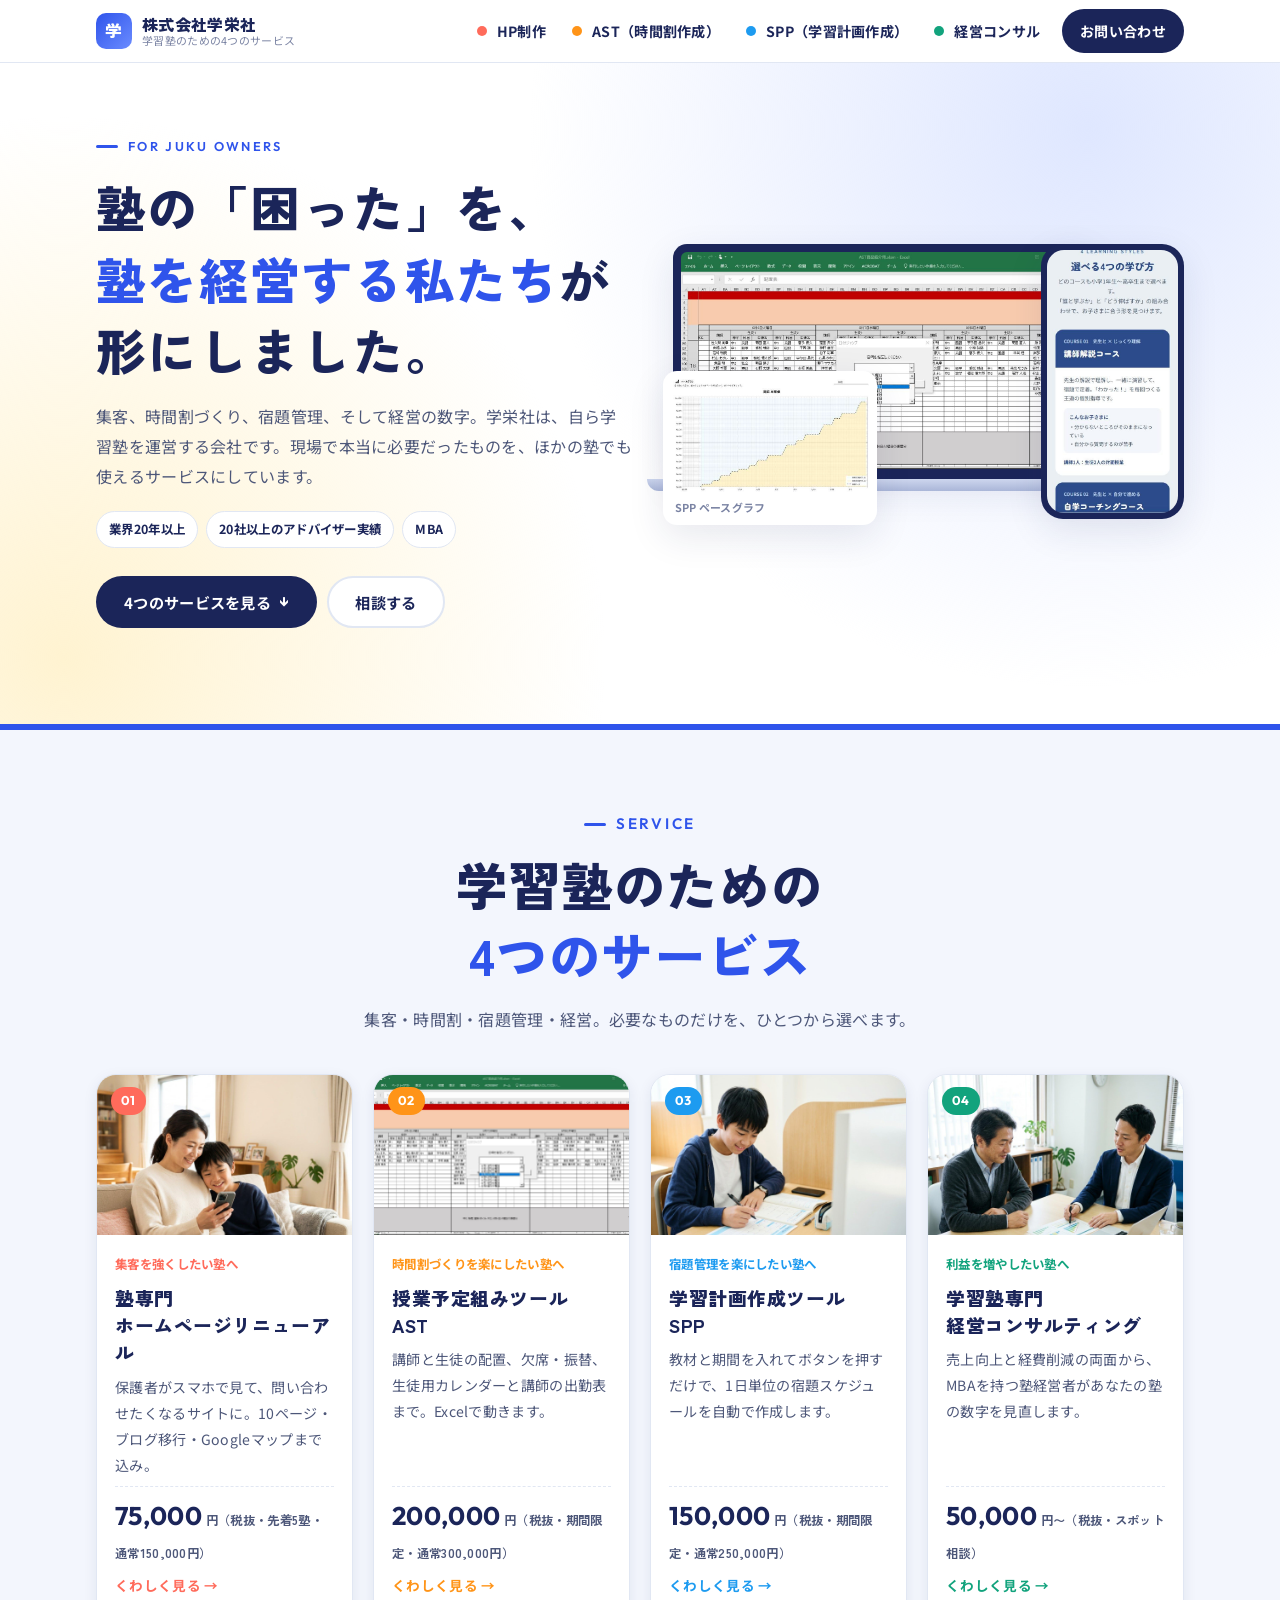
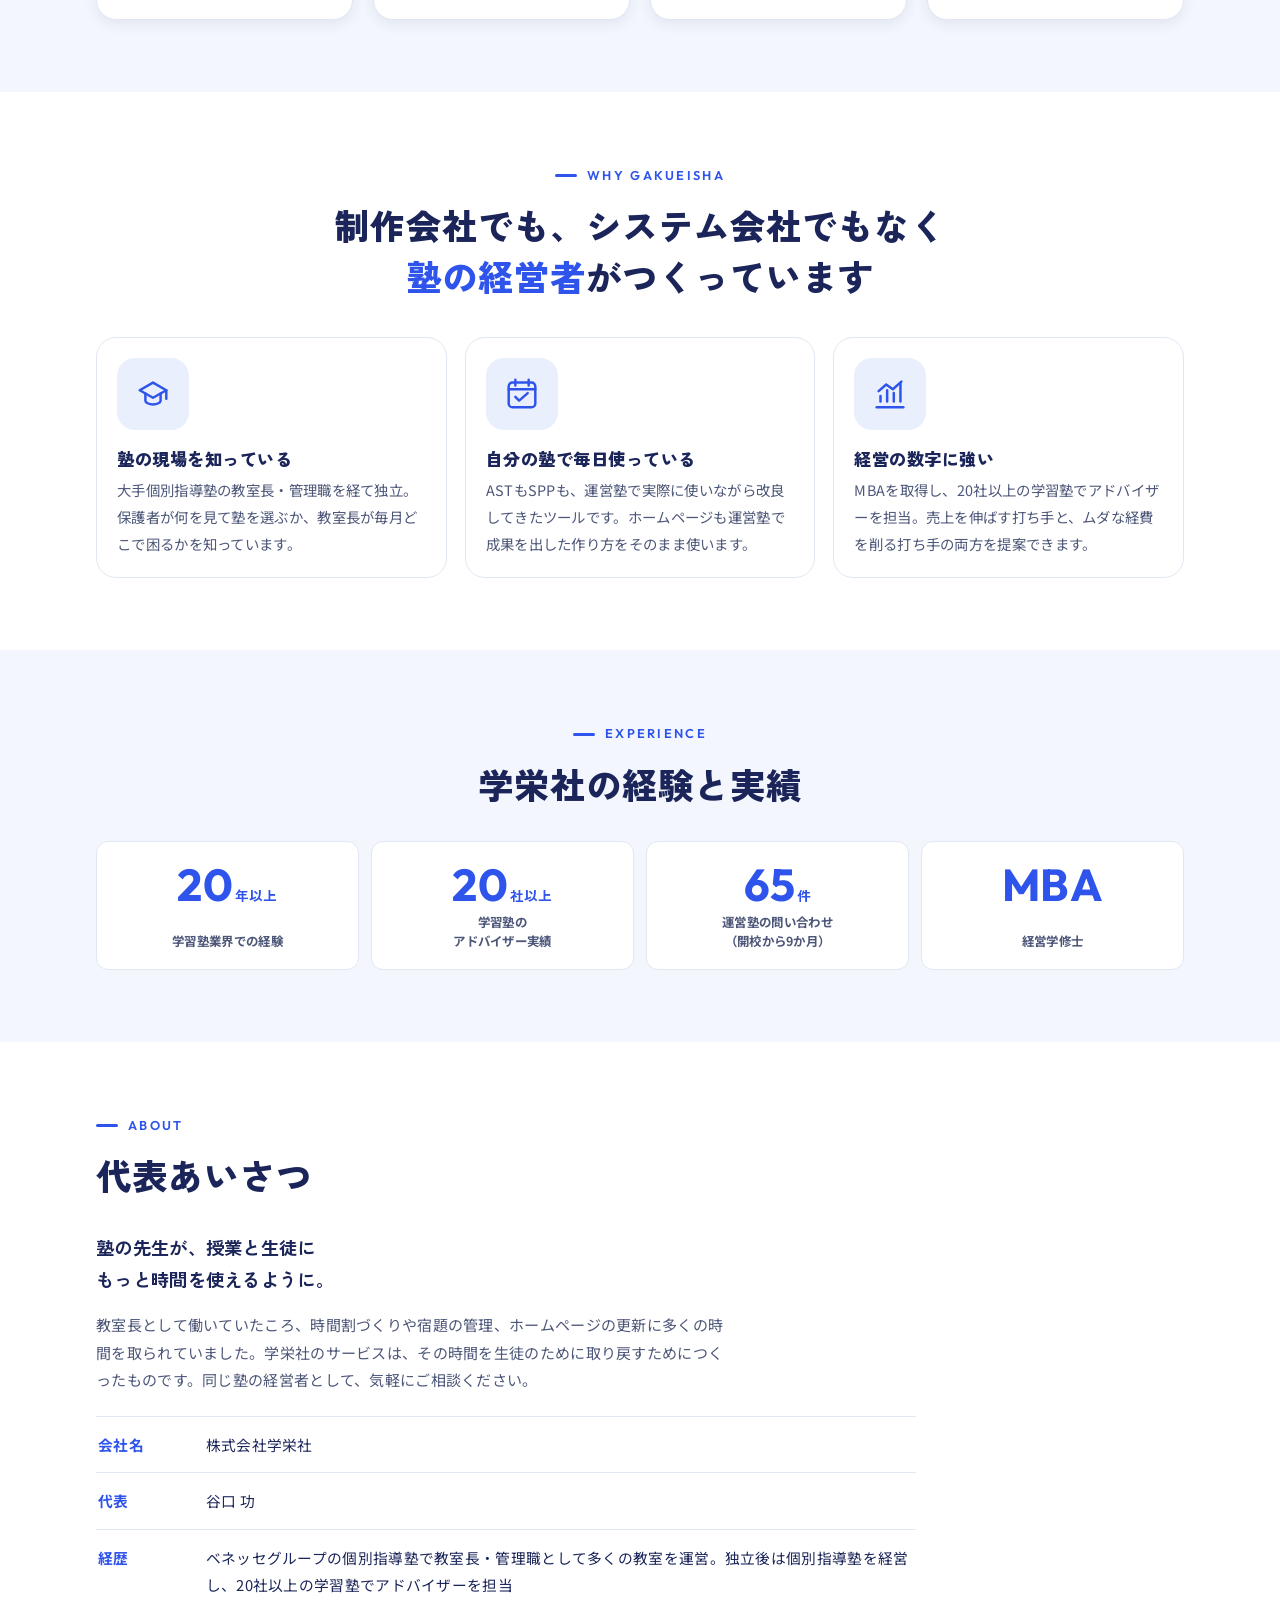
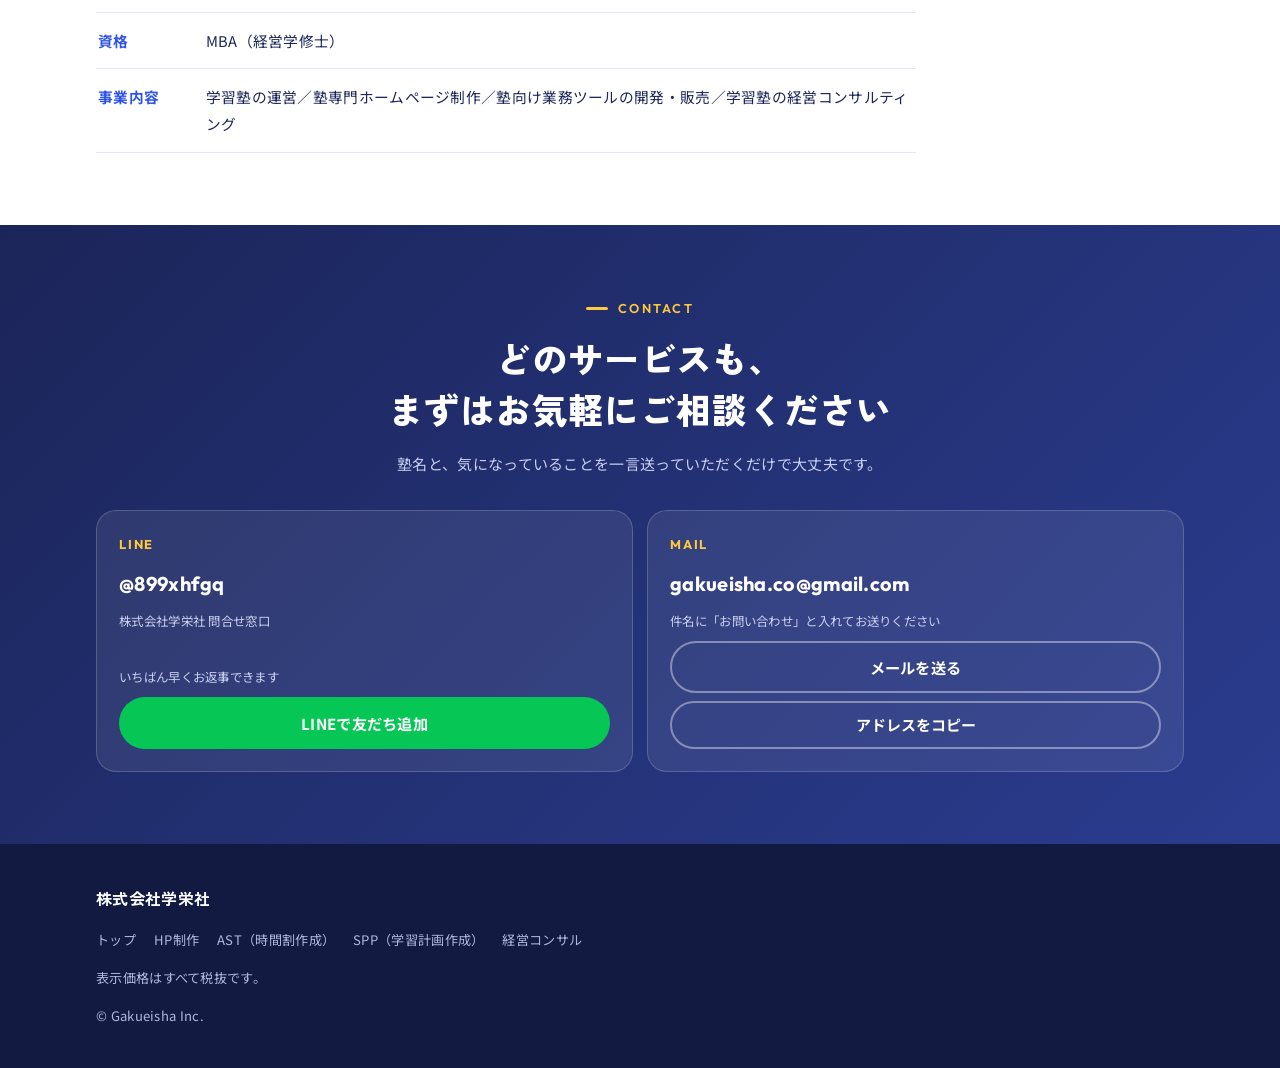
==== index.html @ d19a025d "学栄社サイト 初回公開 Co-Authored-By: Claude Opus 5.5 <noreply@anthropic.com> Claude-Session: https://claude.a" ====
<!doctype html>
<html lang="ja">
<head>
<meta charset="utf-8">
<meta name="viewport" content="width=device-width, initial-scale=1, viewport-fit=cover">
<title>株式会社学栄社</title>
<meta name="description" content="学習塾のための4つのサービス。塾専門ホームページリニューアル、授業予定組みツールAST、学習計画作成ツールSPP、学習塾専門の経営コンサルティング。">
<link rel="preconnect" href="https://fonts.googleapis.com"><link rel="preconnect" href="https://fonts.gstatic.com" crossorigin>
<link rel="stylesheet" href="https://fonts.googleapis.com/css2?family=Zen+Kaku+Gothic+New:wght@500;700;900&family=Noto+Sans+JP:wght@400;500;700&family=Outfit:wght@500;600;700;800&display=swap">
<link rel="stylesheet" href="site.css">
</head>
<body data-page="top">
<div id="hd"></div>

<section class="t-hero">
  <div class="wrap grid">
    <div>
      <p class="eyebrow">For Juku Owners</p>
      <h1>塾の「困った」を、<br><span class="c">塾を経営する私たち</span>が<br>形にしました。</h1>
      <p class="lead">集客、時間割づくり、宿題管理、そして経営の数字。学栄社は、自ら学習塾を運営する会社です。現場で本当に必要だったものを、ほかの塾でも使えるサービスにしています。</p>
      <div class="chips"><span>業界20年以上</span><span>20社以上のアドバイザー実績</span><span>MBA</span></div>
      <div class="btns"><a class="btn btn-ink" href="#service">4つのサービスを見る <span class="arw">↓</span></a><a class="btn btn-ghost" href="#contact">相談する</a></div>
    </div>
    <div class="collage rv">
      <div class="laptop"><img src="img/ast-timetable.jpg" alt="授業予定組みツールASTの配置表画面" width="1200" height="641"></div>
      <div class="phone"><img src="img/case-course.jpg" alt="制作したホームページのスマホ表示" width="399" height="800"></div>
      <div class="float"><img src="img/spp-graph.jpg" alt="SPPのペースグラフ" width="675" height="389"><p>SPP ペースグラフ</p></div>
    </div>
  </div>
</section>

<section id="service" class="bg-soft">
  <div class="wrap">
    <div class="center svc-head"><p class="eyebrow">Service</p><h2 class="h2 big">学習塾のための<br><em>4つのサービス</em></h2>
    <p class="lead">集客・時間割・宿題管理・経営。必要なものだけを、ひとつから選べます。</p></div>
    <div class="svc">
      <a class="s-hp rv" href="hp.html">
        <div class="thumb"><span class="no">01</span><img src="img/p01.jpg" alt="スマホで塾のホームページを見る保護者" width="800" height="600"></div>
        <div class="body"><p class="for">集客を強くしたい塾へ</p><h3>塾専門<br>ホームページリニューアル</h3><p class="desc">保護者がスマホで見て、問い合わせたくなるサイトに。10ページ・ブログ移行・Googleマップまで込み。</p><p class="meta">75,000<small>円（税抜・先着5塾・通常150,000円）</small></p><span class="go">くわしく見る →</span></div>
      </a>
      <a class="s-ast rv" href="ast.html">
        <div class="thumb"><span class="no">02</span><img src="img/ast-timetable.jpg" alt="ASTの配置表画面" width="1200" height="641"></div>
        <div class="body"><p class="for">時間割づくりを楽にしたい塾へ</p><h3>授業予定組みツール<br>AST</h3><p class="desc">講師と生徒の配置、欠席・振替、生徒用カレンダーと講師の出勤表まで。Excelで動きます。</p><p class="meta">200,000<small>円（税抜・期間限定・通常300,000円）</small></p><span class="go">くわしく見る →</span></div>
      </a>
      <a class="s-spp rv" href="spp.html">
        <div class="thumb"><span class="no">03</span><img src="img/p07.jpg" alt="学習計画表を見ながら自習する中学生" width="900" height="649"></div>
        <div class="body"><p class="for">宿題管理を楽にしたい塾へ</p><h3>学習計画作成ツール<br>SPP</h3><p class="desc">教材と期間を入れてボタンを押すだけで、1日単位の宿題スケジュールを自動で作成します。</p><p class="meta">150,000<small>円（税抜・期間限定・通常250,000円）</small></p><span class="go">くわしく見る →</span></div>
      </a>
      <a class="s-con rv" href="consult.html">
        <div class="thumb"><span class="no">04</span><img src="img/p06.jpg" alt="グラフを見ながら打ち合わせをする2人" width="800" height="600"></div>
        <div class="body"><p class="for">利益を増やしたい塾へ</p><h3>学習塾専門<br>経営コンサルティング</h3><p class="desc">売上向上と経費削減の両面から、MBAを持つ塾経営者があなたの塾の数字を見直します。</p><p class="meta">50,000<small>円〜（税抜・スポット相談）</small></p><span class="go">くわしく見る →</span></div>
      </a>
    </div>
  </div>
</section>

<section>
  <div class="wrap">
    <div class="center"><p class="eyebrow">Why Gakueisha</p><h2 class="h2">制作会社でも、システム会社でもなく<br><em>塾の経営者</em>がつくっています</h2></div>
    <div class="why">
      <article class="rv"><div class="ic"><svg viewBox="0 0 40 40" fill="none" stroke="#2f54eb" stroke-width="2.6" stroke-linecap="round" stroke-linejoin="round"><path d="M6 16l14-8 14 8-14 8z"/><path d="M12 19.5V27c0 2 3.6 4 8 4s8-2 8-4v-7.5"/><path d="M34 16v9"/></svg></div>
        <div><h3>塾の現場を知っている</h3><p>大手個別指導塾の教室長・管理職を経て独立。保護者が何を見て塾を選ぶか、教室長が毎月どこで困るかを知っています。</p></div></article>
      <article class="rv"><div class="ic"><svg viewBox="0 0 40 40" fill="none" stroke="#2f54eb" stroke-width="2.6" stroke-linecap="round" stroke-linejoin="round"><rect x="6" y="8" width="28" height="26" rx="4"/><path d="M6 15h28M13 5v6M27 5v6"/><path d="M13 23l4 4 9-8"/></svg></div>
        <div><h3>自分の塾で毎日使っている</h3><p>ASTもSPPも、運営塾で実際に使いながら改良してきたツールです。ホームページも運営塾で成果を出した作り方をそのまま使います。</p></div></article>
      <article class="rv"><div class="ic"><svg viewBox="0 0 40 40" fill="none" stroke="#2f54eb" stroke-width="2.6" stroke-linecap="round" stroke-linejoin="round"><path d="M6 34h28"/><path d="M10 28v-6M17 28V16M24 28v-9M31 28V9"/><path d="M8 17l8-7 7 5 9-8"/></svg></div>
        <div><h3>経営の数字に強い</h3><p>MBAを取得し、20社以上の学習塾でアドバイザーを担当。売上を伸ばす打ち手と、ムダな経費を削る打ち手の両方を提案できます。</p></div></article>
    </div>
  </div>
</section>

<section class="bg-soft">
  <div class="wrap">
    <div class="center"><p class="eyebrow">Experience</p><h2 class="h2">学栄社の経験と実績</h2></div>
    <div class="stats">
      <div class="rv"><b>20<small>年以上</small></b><span>学習塾業界での経験</span></div>
      <div class="rv"><b>20<small>社以上</small></b><span>学習塾の<br>アドバイザー実績</span></div>
      <div class="rv"><b>65<small>件</small></b><span>運営塾の問い合わせ<br>（開校から9か月）</span></div>
      <div class="rv"><b>MBA</b><span>経営学修士</span></div>
    </div>
  </div>
</section>

<section>
  <div class="wrap">
    <p class="eyebrow">About</p><h2 class="h2">代表あいさつ</h2>
    <div class="prof" style="grid-template-columns:1fr;max-width:820px">
      <div class="rv">
        <p style="font-family:var(--f-jp);font-weight:700;font-size:1.15rem;line-height:1.7">塾の先生が、授業と生徒に<br>もっと時間を使えるように。</p>
        <p class="lead">教室長として働いていたころ、時間割づくりや宿題の管理、ホームページの更新に多くの時間を取られていました。学栄社のサービスは、その時間を生徒のために取り戻すためにつくったものです。同じ塾の経営者として、気軽にご相談ください。</p>
        <div class="career" style="margin-top:22px">
          <div><span class="k">会社名</span><span>株式会社学栄社</span></div>
          <div><span class="k">代表</span><span>谷口 功</span></div>
          <div><span class="k">経歴</span><span>ベネッセグループの個別指導塾で教室長・管理職として多くの教室を運営。独立後は個別指導塾を経営し、20社以上の学習塾でアドバイザーを担当</span></div>
          <div><span class="k">資格</span><span>MBA（経営学修士）</span></div>
          <div><span class="k">事業内容</span><span>学習塾の運営／塾専門ホームページ制作／塾向け業務ツールの開発・販売／学習塾の経営コンサルティング</span></div>
        </div>
      </div>
    </div>
  </div>
</section>

<div id="ct" data-subject="お問い合わせ" data-title="どのサービスも、<br>まずはお気軽にご相談ください"></div>
<div id="ft"></div>
<script src="main.js"></script>
</body>
</html>
---- site.css ----
/* 株式会社学栄社 サイト共通スタイル（モバイルファースト） */
:root{
  --ink:#1b2559; --ink-soft:#4d5779; --muted:#7a83a3;
  --bg:#ffffff; --soft:#f3f6fd; --soft2:#e9effc; --line:#e1e7f3; --card:#ffffff;
  --brand:#2f54eb; --brand-d:#1d3bc0; --accent:#ffc93c;
  --hp:#ff6b5b; --hp-s:#fff0ed; --ast:#ff9418; --ast-s:#fff4e5; --spp:#1d9bf0; --spp-s:#e8f5ff; --con:#12a37d; --con-s:#e5f7f0;
  --c:var(--brand); --c-s:var(--soft2);
  --r:20px; --r-s:12px; --shadow:0 12px 36px rgba(27,37,89,.10); --shadow-s:0 4px 14px rgba(27,37,89,.08);
  --f-jp:"Zen Kaku Gothic New","Noto Sans JP",sans-serif; --f-body:"Noto Sans JP",sans-serif; --f-en:"Outfit","Zen Kaku Gothic New",sans-serif;
  color-scheme:light;
}
@media (prefers-color-scheme:dark){:root:not([data-theme="light"]){
  --ink:#e8ecfb; --ink-soft:#b9c1dc; --muted:#8d96b6; --bg:#0f1430; --soft:#161d40; --soft2:#1d2550; --line:#2a3360; --card:#182044;
  --hp-s:#3a1f24; --ast-s:#3a2a14; --spp-s:#13304a; --con-s:#123a30; color-scheme:dark}}
:root[data-theme="dark"]{--ink:#e8ecfb; --ink-soft:#b9c1dc; --muted:#8d96b6; --bg:#0f1430; --soft:#161d40; --soft2:#1d2550; --line:#2a3360; --card:#182044;
  --hp-s:#3a1f24; --ast-s:#3a2a14; --spp-s:#13304a; --con-s:#123a30; color-scheme:dark}

body.p-hp{--c:var(--hp);--c-s:var(--hp-s)} body.p-ast{--c:var(--ast);--c-s:var(--ast-s)}
body.p-spp{--c:var(--spp);--c-s:var(--spp-s)} body.p-con{--c:var(--con);--c-s:var(--con-s)}

*,*::before,*::after{box-sizing:border-box}
html{scroll-behavior:smooth;-webkit-text-size-adjust:100%}
body{margin:0;background:var(--bg);color:var(--ink);font-family:var(--f-body);font-size:15px;line-height:1.85;letter-spacing:.02em;overflow-x:hidden}
img{max-width:100%;height:auto;display:block}
a{color:inherit}
h1,h2,h3{font-family:var(--f-jp);font-weight:900;line-height:1.45;margin:0;letter-spacing:.03em}
p{margin:0}
.wrap{width:100%;max-width:1120px;margin:0 auto;padding:0 16px}
section{padding:72px 0}
.bg-soft{background:var(--soft)}
.bg-c{background:var(--c-s)}

/* 見出し */
.eyebrow{font-family:var(--f-en);font-weight:600;font-size:.8rem;letter-spacing:.18em;color:var(--c);text-transform:uppercase;display:flex;align-items:center;gap:10px;margin-bottom:12px}
.eyebrow::before{content:"";width:22px;height:3px;border-radius:2px;background:currentColor}
.h2{font-size:clamp(1.5rem,5.6vw,2.2rem)}
.h2 em{font-style:normal;color:var(--c)}
.lead{color:var(--ink-soft);margin-top:16px;max-width:42em}
.center{text-align:center}.center .eyebrow{justify-content:center}.center .lead{margin-left:auto;margin-right:auto}
.mark{background:linear-gradient(transparent 62%,rgba(255,201,60,.65) 62%)}

/* ヘッダー */
.top{position:sticky;top:0;z-index:50;background:color-mix(in srgb,var(--bg) 88%,transparent);backdrop-filter:blur(10px);-webkit-backdrop-filter:blur(10px);border-bottom:1px solid var(--line)}
.top .wrap{display:flex;align-items:center;justify-content:space-between;height:62px;gap:12px}
.logo{display:flex;align-items:center;gap:10px;text-decoration:none}
.logo .mk{width:36px;height:36px;border-radius:10px;background:linear-gradient(135deg,var(--brand),#6b8cff);color:#fff;display:grid;place-items:center;font-family:var(--f-jp);font-weight:900;font-size:1.05rem;flex:none}
.logo b{font-family:var(--f-jp);font-weight:900;font-size:1rem;line-height:1.2;display:block}
.logo small{display:block;font-size:.68rem;color:var(--muted);line-height:1.2}
.menu-btn{width:44px;height:44px;border:0;border-radius:12px;background:var(--soft2);color:var(--ink);display:grid;place-items:center;cursor:pointer}
.menu-btn span{display:block;width:18px;height:2px;background:currentColor;border-radius:2px;box-shadow:0 -6px 0 currentColor,0 6px 0 currentColor}
.gnav{position:fixed;inset:62px 0 auto 0;background:var(--bg);border-bottom:1px solid var(--line);padding:12px 16px 20px;display:none;flex-direction:column;gap:4px;box-shadow:var(--shadow)}
.gnav.open{display:flex}
.gnav a{text-decoration:none;font-weight:700;padding:12px 10px;border-radius:10px;display:flex;align-items:center;gap:10px}
.gnav a:hover{background:var(--soft)}
.gnav a i{width:10px;height:10px;border-radius:50%;flex:none}
.gnav .cta{background:var(--ink);color:var(--bg);justify-content:center;margin-top:8px}
@media (min-width:1180px){
  .menu-btn{display:none}
  .gnav{position:static;display:flex;flex-direction:row;align-items:center;padding:0;border:0;box-shadow:none;background:none;gap:2px}
  .gnav a{font-size:.88rem;padding:8px 12px}
  .gnav .cta{margin:0 0 0 8px;padding:9px 18px;border-radius:999px}
}

/* ボタン */
.btns{display:flex;flex-wrap:wrap;gap:10px;margin-top:28px}
.btn{display:inline-flex;align-items:center;justify-content:center;gap:8px;min-height:52px;padding:0 26px;border-radius:999px;font-weight:700;text-decoration:none;font-size:.95rem;border:2px solid transparent;transition:transform .15s,box-shadow .15s}
.btn:hover{transform:translateY(-2px);box-shadow:var(--shadow-s)}
.btn-main{background:var(--c);color:#fff}
.btn-ink{background:var(--ink);color:var(--bg)}
.btn-line{background:#06c755;color:#fff}
.btn-ghost{border-color:var(--line);background:var(--card);color:var(--ink)}
.btn .arw{font-family:var(--f-en)}

/* 写真差し替え予定の目印 */
.ph{position:relative;border-radius:var(--r);overflow:hidden;background:var(--soft2)}
.ph img{width:100%;height:100%;object-fit:cover}
.ph[data-ph]::after{content:"写真差し替え予定 " attr(data-ph);position:absolute;left:10px;top:10px;font-size:.66rem;font-weight:700;background:rgba(27,37,89,.82);color:#fff;padding:3px 9px;border-radius:999px;letter-spacing:.05em}

/* 端末モック */
.laptop{background:#1b2559;border-radius:14px 14px 4px 4px;padding:8px 8px 10px;position:relative;box-shadow:var(--shadow)}
.laptop img{border-radius:6px;width:100%}
.laptop::after{content:"";position:absolute;left:-6%;right:-6%;bottom:-12px;height:12px;background:linear-gradient(#cdd6ee,#aab6d8);border-radius:0 0 14px 14px}
.phone{background:#1b2559;border-radius:30px;padding:9px;box-shadow:var(--shadow);width:100%}
.phone img{border-radius:22px;width:100%;aspect-ratio:399/800;object-fit:cover;object-position:top}
.shot{background:var(--card);border:1px solid var(--line);border-radius:var(--r-s);padding:8px;box-shadow:var(--shadow-s)}
.shot img{border-radius:8px;width:100%}
.shot figcaption{font-size:.75rem;color:var(--muted);padding:8px 4px 2px}
figure{margin:0}

/* ===== トップ ===== */
.t-hero{position:relative;padding:44px 0 64px;overflow:hidden;background:radial-gradient(circle at 85% 10%,#dfe7ff 0,transparent 45%),radial-gradient(circle at 5% 90%,#fff3d1 0,transparent 40%),var(--bg)}
.t-hero .grid{display:grid;gap:40px;align-items:center}
.t-hero h1{font-size:clamp(1.85rem,8vw,3.1rem)}
.t-hero h1 .c{color:var(--brand)}
.t-hero .lead{font-size:1rem}
.chips{display:flex;flex-wrap:wrap;gap:8px;margin-top:20px}
.chips span{font-size:.78rem;font-weight:700;padding:6px 12px;border-radius:999px;background:var(--card);border:1px solid var(--line)}
.collage{position:relative;padding:0 6% 40px 0}
.collage .laptop{width:88%}
.collage .phone{position:absolute;right:0;bottom:0;width:28%;border-radius:22px;padding:6px}
.collage .phone img{border-radius:17px}
.collage .float{position:absolute;left:-2%;bottom:-6px;width:42%;background:var(--card);border-radius:14px;padding:8px;box-shadow:var(--shadow)}
.collage .float img{border-radius:8px}
.collage .float p{font-size:.68rem;font-weight:700;color:var(--muted);padding:4px 4px 0}
@media (min-width:900px){.t-hero{padding:72px 0 96px}.t-hero .grid{grid-template-columns:1.05fr 1fr}}

.svc{display:grid;gap:20px;margin-top:36px}
.svc a{display:grid;grid-template-rows:auto 1fr;background:var(--card);border:1px solid var(--line);border-radius:var(--r);overflow:hidden;text-decoration:none;box-shadow:var(--shadow-s);transition:transform .2s,box-shadow .2s}
.svc a:hover{transform:translateY(-4px);box-shadow:var(--shadow)}
.svc .thumb{aspect-ratio:16/10;background:var(--c-s);display:grid;place-items:center;overflow:hidden;position:relative}
.svc .thumb img{width:100%;height:100%;object-fit:cover}
.svc .thumb .no{position:absolute;left:14px;top:12px;font-family:var(--f-en);font-weight:700;font-size:.8rem;color:#fff;background:var(--c);padding:2px 10px;border-radius:999px}
.svc .body{display:grid;grid-template-rows:auto auto 1fr auto auto;gap:8px;padding:20px 20px 22px}
.svc .for{font-size:.78rem;font-weight:700;color:var(--c)}
.svc h3{font-size:1.18rem}
.svc .desc{font-size:.88rem;color:var(--ink-soft)}
.svc .meta{font-family:var(--f-en);font-weight:700;font-size:1.6rem;color:var(--ink);border-top:1px dashed var(--line);padding-top:12px;line-height:1.3}
.svc .meta small{font-family:var(--f-jp);font-size:.78rem;margin-left:4px;color:var(--ink-soft)}
.svc .go{font-size:.85rem;font-weight:700;color:var(--c)}
.svc .s-hp{--c:var(--hp);--c-s:var(--hp-s)} .svc .s-ast{--c:var(--ast);--c-s:var(--ast-s)} .svc .s-spp{--c:var(--spp);--c-s:var(--spp-s)} .svc .s-con{--c:var(--con);--c-s:var(--con-s)}
@media (min-width:640px){.svc{grid-template-columns:repeat(2,minmax(0,1fr))}}
@media (min-width:1080px){.svc{grid-template-columns:repeat(4,minmax(0,1fr))}.svc .body{padding:18px 18px 20px}}

.why{display:grid;gap:18px;margin-top:36px}
.why article{display:grid;grid-template-columns:72px 1fr;gap:16px;align-items:start;background:var(--card);border-radius:var(--r);padding:20px;border:1px solid var(--line)}
.why .ic{width:72px;height:72px;border-radius:18px;background:var(--soft2);display:grid;place-items:center}
.why .ic svg{width:38px;height:38px}
.why h3{font-size:1.08rem;margin-bottom:6px}
.why p{font-size:.9rem;color:var(--ink-soft)}
@media (min-width:900px){.why{grid-template-columns:repeat(3,minmax(0,1fr))}.why article{grid-template-columns:1fr;text-align:left}}

.stats{display:grid;grid-template-columns:repeat(2,minmax(0,1fr));gap:12px;margin-top:32px}
.stats div{background:var(--card);border-radius:var(--r-s);padding:18px 12px;text-align:center;display:grid;grid-template-rows:1fr auto;gap:4px;border:1px solid var(--line)}
.stats b{font-family:var(--f-en);font-size:clamp(2rem,9vw,2.8rem);line-height:1.1;color:var(--c)}
.stats b small{font-family:var(--f-jp);font-size:.85rem;margin-left:2px}
.stats span{font-size:.78rem;font-weight:700;color:var(--ink-soft);line-height:1.5}
@media (min-width:760px){.stats{grid-template-columns:repeat(4,minmax(0,1fr))}}

.prof{display:grid;gap:28px;align-items:center;margin-top:32px}
.prof .ph{aspect-ratio:4/3}
.career{display:grid;gap:0;border-top:1px solid var(--line)}
.career div{display:grid;grid-template-columns:6.5em 1fr;gap:12px;padding:14px 2px;border-bottom:1px solid var(--line);font-size:.92rem}
.career .k{font-weight:700;color:var(--c)}
@media (min-width:860px){.prof{grid-template-columns:5fr 6fr}}

/* ===== サービスページ共通 ===== */
.s-hero{position:relative;overflow:hidden;padding:40px 0 64px;background:radial-gradient(circle at 90% 0,var(--c-s) 0,transparent 55%),radial-gradient(circle at 0 100%,var(--soft2) 0,transparent 45%),var(--bg)}
.s-hero .grid{display:grid;gap:36px;align-items:center}
.s-hero .tag{display:inline-flex;align-items:center;gap:8px;font-size:.8rem;font-weight:700;color:var(--c);background:var(--c-s);padding:6px 14px;border-radius:999px;margin-bottom:16px}
.s-hero .name{font-family:var(--f-en);font-weight:800;font-size:clamp(2.6rem,13vw,4.2rem);line-height:1;color:var(--c);letter-spacing:.02em}
.s-hero .name small{display:block;font-size:.8rem;font-weight:600;color:var(--muted);letter-spacing:.08em;margin-top:6px}
.s-hero h1{font-size:clamp(1.6rem,7vw,2.6rem);margin-top:14px}
.s-hero .vis{position:relative}
@media (min-width:900px){.s-hero{padding:64px 0 90px}.s-hero .grid{grid-template-columns:1fr 1.05fr}}

.offer{margin-top:24px;background:var(--card);border:2px solid var(--c);border-radius:var(--r);padding:18px 20px;display:grid;gap:4px;box-shadow:var(--shadow-s);max-width:440px}
.offer .t{font-size:.8rem;font-weight:700;color:#fff;background:var(--c);border-radius:999px;padding:2px 12px;justify-self:start}
.offer .p{font-family:var(--f-en);font-weight:800;font-size:2.6rem;line-height:1.1}
.offer .p small{font-family:var(--f-jp);font-size:1rem;margin-left:2px}
.offer .n{font-size:.82rem;color:var(--ink-soft)}

.probs{display:grid;gap:14px;margin-top:32px}
.probs article{display:grid;grid-template-columns:64px 1fr;gap:14px;align-items:center;background:var(--card);border:1px solid var(--line);border-radius:var(--r);padding:16px 18px}
.probs .ic{width:64px;height:64px;border-radius:50%;background:var(--c-s);display:grid;place-items:center}
.probs .ic svg{width:34px;height:34px}
.probs b{font-family:var(--f-jp);font-size:1rem;display:block;line-height:1.5}
.probs span{font-size:.85rem;color:var(--ink-soft);display:block;margin-top:4px}
@media (min-width:860px){.probs{grid-template-columns:repeat(2,minmax(0,1fr))}}

.zig{display:grid;gap:56px;margin-top:40px}
.zig article{display:grid;gap:22px;align-items:center}
.zig .num{font-family:var(--f-en);font-weight:800;font-size:3rem;line-height:1;color:var(--c);opacity:.9}
.zig h3{font-size:1.3rem;margin:8px 0 10px}
.zig p{color:var(--ink-soft);font-size:.94rem}
.zig ul{margin:12px 0 0;padding:0;list-style:none;display:grid;gap:6px}
.zig li{font-size:.9rem;padding-left:26px;position:relative}
.zig li::before{content:"";position:absolute;left:0;top:.45em;width:16px;height:16px;border-radius:50%;background:var(--c) url("data:image/svg+xml,%3Csvg xmlns='http://www.w3.org/2000/svg' viewBox='0 0 16 16'%3E%3Cpath d='M4 8.5l2.5 2.5L12 5.5' stroke='white' stroke-width='2' fill='none' stroke-linecap='round'/%3E%3C/svg%3E") center/100% no-repeat}
@media (min-width:900px){.zig article{grid-template-columns:1.1fr 1fr;gap:48px}.zig article:nth-child(even) .media{order:2}}

.cards3{display:grid;gap:16px;margin-top:32px}
.cards3 > div{background:var(--card);border:1px solid var(--line);border-radius:var(--r);padding:22px 20px;display:grid;grid-template-rows:auto auto 1fr;gap:6px}
.cards3 .n{font-family:var(--f-en);font-weight:800;font-size:2.2rem;line-height:1.1;color:var(--c)}
.cards3 .n small{font-family:var(--f-jp);font-size:.85rem;margin-left:2px}
.cards3 b{font-family:var(--f-jp);font-size:1.02rem}
.cards3 span{font-size:.86rem;color:var(--ink-soft)}
@media (min-width:640px){.cards3{grid-template-columns:repeat(2,minmax(0,1fr))}}
@media (min-width:960px){.cards3{grid-template-columns:repeat(3,minmax(0,1fr))}}

.pricing{display:grid;gap:16px;margin-top:32px;align-items:stretch}
.plan{background:var(--card);border:1px solid var(--line);border-radius:var(--r);padding:26px 22px;display:grid;grid-template-rows:auto auto auto 1fr;gap:8px;position:relative}
.plan.hl{border:2px solid var(--c);box-shadow:var(--shadow)}
.plan .badge{position:absolute;top:-13px;left:22px;background:var(--c);color:#fff;font-size:.75rem;font-weight:700;padding:3px 12px;border-radius:999px}
.plan h3{font-size:1.02rem}
.plan .p{font-family:var(--f-en);font-weight:800;font-size:2.4rem;line-height:1.1}
.plan .p small{font-family:var(--f-jp);font-size:.9rem;margin-left:2px}
.plan .s{font-size:.82rem;color:var(--muted)}
.plan ul{margin:6px 0 0;padding:0;list-style:none;display:grid;gap:6px;align-content:start}
.plan li{font-size:.86rem;padding-left:20px;position:relative}
.plan li::before{content:"✓";position:absolute;left:0;color:var(--c);font-weight:700}
@media (min-width:860px){.pricing{grid-template-columns:repeat(3,minmax(0,1fr))}}
.fine{font-size:.78rem;color:var(--muted);margin-top:16px;line-height:1.8}

.flow{list-style:none;margin:32px 0 0;padding:0;display:grid;gap:12px;counter-reset:f}
.flow li{counter-increment:f;display:grid;grid-template-columns:52px 1fr;gap:14px;align-items:start;background:var(--card);border:1px solid var(--line);border-radius:var(--r-s);padding:16px}
.flow li::before{content:counter(f,decimal-leading-zero);font-family:var(--f-en);font-weight:800;font-size:1.2rem;color:#fff;background:var(--c);width:52px;height:52px;border-radius:14px;display:grid;place-items:center}
.flow b{font-family:var(--f-jp);display:block}
.flow span{font-size:.86rem;color:var(--ink-soft)}
@media (min-width:960px){.flow{grid-template-columns:repeat(var(--n,5),minmax(0,1fr))}.flow li{grid-template-columns:1fr;grid-template-rows:auto 1fr}}

.faq{margin-top:28px;display:grid;gap:10px}
.faq details{background:var(--card);border:1px solid var(--line);border-radius:var(--r-s);padding:4px 18px}
.faq summary{cursor:pointer;font-weight:700;padding:14px 0;list-style:none;display:flex;gap:12px;align-items:flex-start}
.faq summary::-webkit-details-marker{display:none}
.faq summary::before{content:"Q";font-family:var(--f-en);font-weight:800;color:var(--c);flex:none}
.faq details p{padding:0 0 16px 26px;color:var(--ink-soft);font-size:.9rem}

.voices{display:grid;gap:14px;margin-top:28px}
.voices blockquote{margin:0;background:var(--card);border-radius:var(--r);padding:22px 20px 20px;border:1px solid var(--line);position:relative;font-size:.92rem}
.voices blockquote::before{content:"“";font-family:var(--f-en);font-size:3.4rem;line-height:1;color:var(--c);position:absolute;top:2px;right:16px;opacity:.35}
.voices cite{display:block;font-style:normal;font-size:.78rem;color:var(--muted);margin-top:8px}
@media (min-width:860px){.voices{grid-template-columns:repeat(3,minmax(0,1fr))}}

.spec{margin:28px 0 0;border-top:1px solid var(--line)}
.spec div{display:grid;grid-template-columns:6.5em 1fr;gap:12px;padding:14px 2px;border-bottom:1px solid var(--line);font-size:.9rem}
.spec dt{font-weight:700;color:var(--c)} .spec dd{margin:0}

.band{border-radius:var(--r);overflow:hidden;display:grid;background:var(--card);border:1px solid var(--line)}
.band .ph,.band > img{border-radius:0;aspect-ratio:16/10}
.band .tx{padding:24px 20px}
@media (min-width:860px){.band{grid-template-columns:1fr 1fr}.band .ph{aspect-ratio:auto;min-height:340px}.band .tx{padding:44px;align-self:center}}

/* お問い合わせ */
.contact{background:linear-gradient(135deg,#1b2559,#2b3c8f);color:#fff}
.contact .eyebrow{color:var(--accent)}
.contact .lead{color:#c9d1f0}
.cbox{display:grid;gap:14px;margin-top:32px}
.cbox > div{background:rgba(255,255,255,.08);border:1px solid rgba(255,255,255,.18);border-radius:var(--r);padding:22px;display:grid;grid-template-rows:auto auto 1fr auto;gap:8px}
.cbox .k{font-family:var(--f-en);font-weight:700;letter-spacing:.14em;font-size:.8rem;color:var(--accent)}
.cbox .addr{font-family:var(--f-en);font-size:1.25rem;font-weight:700;word-break:break-all}
.cbox .hint{font-size:.78rem;color:#c9d1f0}
.copy{min-height:48px;border-radius:999px;border:2px solid rgba(255,255,255,.4);background:none;color:#fff;font:inherit;font-weight:700;cursor:pointer;width:100%}
@media (min-width:760px){.cbox{grid-template-columns:1fr 1fr}}

footer{background:#121a42;color:#aeb7da;padding:40px 0 calc(40px + env(safe-area-inset-bottom));font-size:.82rem}
footer .wrap{display:grid;gap:14px}
footer b{color:#fff;font-family:var(--f-jp);font-size:1rem}
footer nav{display:flex;flex-wrap:wrap;gap:6px 18px}
footer a{text-decoration:none}
footer a:hover{color:#fff}

/* 表示アニメーション */
.rv{opacity:0;transform:translateY(18px);transition:opacity .6s,transform .6s}
.rv.on{opacity:1;transform:none}
@media (prefers-reduced-motion:reduce){.rv{opacity:1;transform:none;transition:none}html{scroll-behavior:auto}}

/* ===== 追加コンポーネント（参考サイトの良い点を反映） ===== */
.trust{display:grid;grid-template-columns:repeat(3,minmax(0,1fr));gap:8px;margin-top:20px;max-width:460px}
.trust div{background:var(--card);border:1px solid var(--line);border-radius:12px;padding:10px 6px;text-align:center;display:grid;grid-template-rows:1fr auto}
.trust b{font-family:var(--f-en);font-weight:800;font-size:1.35rem;line-height:1.2;color:var(--c)}
.trust b small{font-family:var(--f-jp);font-size:.7rem;margin-left:1px}
.trust span{font-size:.68rem;font-weight:700;color:var(--ink-soft);line-height:1.4}
.offer .was{font-size:.85rem;color:var(--muted)}
.offer .was s{font-family:var(--f-en);font-weight:700}
.zero{display:inline-block;margin-top:14px;font-weight:700;font-size:.92rem;background:var(--c-s);color:var(--ink);border-left:4px solid var(--c);padding:8px 14px;border-radius:0 10px 10px 0}

.diff{display:grid;gap:16px;margin-top:32px}
.diff article{background:var(--card);border:1px solid var(--line);border-radius:var(--r);padding:24px 20px;display:grid;grid-template-rows:auto auto 1fr;gap:8px;position:relative;overflow:hidden}
.diff .k{font-family:var(--f-en);font-weight:800;font-size:3.2rem;line-height:1;color:var(--c);opacity:.18;position:absolute;right:14px;top:8px}
.diff h3{font-size:1.15rem}
.diff p{font-size:.9rem;color:var(--ink-soft)}
@media (min-width:860px){.diff{grid-template-columns:repeat(3,minmax(0,1fr))}}

.chat{display:grid;gap:12px;background:#e9eef7;border-radius:var(--r);padding:20px 16px}
.chat .m{max-width:85%;padding:10px 14px;border-radius:16px;font-size:.88rem;line-height:1.6;position:relative}
.chat .me{justify-self:end;background:#8de07a;color:#14260f;border-bottom-right-radius:4px}
.chat .you{justify-self:start;background:#fff;color:#1b2559;border-bottom-left-radius:4px}
.chat .who{font-size:.68rem;color:#6a7392;margin-bottom:-6px}
.chat .who.r{justify-self:end}
.sup{display:grid;gap:28px;margin-top:32px;align-items:center}
@media (min-width:900px){.sup{grid-template-columns:1fr 1fr;gap:48px}}
.steps3{list-style:none;margin:0;padding:0;display:grid;gap:10px;counter-reset:s}
.steps3 li{counter-increment:s;display:grid;grid-template-columns:40px 1fr;gap:12px;align-items:center;background:var(--card);border:1px solid var(--line);border-radius:12px;padding:12px 14px;font-size:.9rem}
.steps3 li::before{content:counter(s);font-family:var(--f-en);font-weight:800;color:#fff;background:var(--c);width:40px;height:40px;border-radius:50%;display:grid;place-items:center}
.steps3 b{display:block;font-family:var(--f-jp)}

.vs{display:grid;gap:14px;margin-top:32px}
.vs > div{border-radius:var(--r);padding:22px 20px;display:grid;grid-template-rows:auto 1fr;gap:10px}
.vs .self{background:var(--card);border:1px solid var(--line)}
.vs .ours{background:var(--c-s);border:2px solid var(--c)}
.vs h3{font-size:1.05rem}
.vs ul{margin:0;padding:0;list-style:none;display:grid;gap:8px;align-content:start}
.vs li{font-size:.88rem;padding-left:24px;position:relative}
.vs .self li::before{content:"×";position:absolute;left:2px;color:#d0485a;font-weight:800}
.vs .ours li::before{content:"○";position:absolute;left:0;color:var(--c);font-weight:800}
@media (min-width:760px){.vs{grid-template-columns:1fr 1fr}}

.persona{display:grid;grid-template-columns:repeat(2,minmax(0,1fr));gap:10px;margin-top:32px}
.persona div{background:var(--card);border:1px solid var(--line);border-radius:14px;padding:16px 14px;display:grid;grid-template-rows:1fr auto;gap:10px}
.persona p{font-size:.88rem;font-weight:700;line-height:1.6}
.persona span{font-size:.75rem;font-weight:700;color:var(--c);border-top:1px dashed var(--line);padding-top:8px}
@media (min-width:860px){.persona{grid-template-columns:repeat(3,minmax(0,1fr))}}

.midcta{position:relative;border-radius:var(--r);overflow:hidden;color:#fff;min-height:300px;display:grid;align-items:end}
.midcta img{position:absolute;inset:0;width:100%;height:100%;object-fit:cover}
.midcta::before{content:"";position:absolute;inset:0;background:linear-gradient(0deg,rgba(18,26,66,.88) 10%,rgba(18,26,66,.25) 70%,transparent);z-index:1}
.midcta .in{position:relative;z-index:2;padding:28px 22px}
.midcta h2{font-size:clamp(1.3rem,5vw,1.9rem)}
.midcta p{color:#dfe5fa;margin-top:8px;font-size:.92rem}
@media (min-width:860px){.midcta{min-height:400px}.midcta .in{padding:44px}}

.safe{display:grid;grid-template-columns:repeat(2,minmax(0,1fr));gap:10px;margin-top:24px}
.safe div{background:var(--card);border:1px solid var(--line);border-radius:12px;padding:14px;display:grid;grid-template-columns:28px 1fr;gap:10px;align-items:center;font-size:.84rem;font-weight:700}
.safe i{width:28px;height:28px;border-radius:50%;background:var(--c);display:grid;place-items:center;color:#fff;font-style:normal;font-size:.85rem}
@media (min-width:860px){.safe{grid-template-columns:repeat(4,minmax(0,1fr))}}

.formula{margin-top:28px;background:var(--card);border:1px solid var(--line);border-radius:var(--r);padding:22px 18px;display:grid;gap:14px}
.formula .row{display:flex;flex-wrap:wrap;align-items:center;justify-content:center;gap:8px}
.formula .t{background:var(--c-s);border:2px solid var(--c);border-radius:12px;padding:8px 12px;font-weight:700;font-size:.9rem;text-align:center;line-height:1.4}
.formula .t.main{background:var(--c);color:#fff}
.formula .op{font-family:var(--f-en);font-weight:800;font-size:1.3rem;color:var(--muted)}
.formula .note{font-size:.8rem;color:var(--muted);text-align:center}

.sups{display:grid;gap:56px;margin-top:40px}
.sups article{display:grid;gap:22px;align-items:center}
.sups .tag2{font-family:var(--f-en);font-weight:800;font-size:.85rem;color:#fff;background:var(--c);display:inline-block;padding:3px 12px;border-radius:999px}
.sups h3{font-size:1.3rem;margin:10px 0}
.sups p{color:var(--ink-soft);font-size:.93rem}
.sups .media{border-radius:var(--r);overflow:hidden;aspect-ratio:4/3;background:var(--soft2)}
.sups .media img{width:100%;height:100%;object-fit:cover}
.sups .ql{margin:14px 0 0;padding:0;list-style:none;display:grid;gap:8px}
.sups .ql li{background:var(--card);border:1px solid var(--line);border-radius:10px;padding:10px 12px;font-size:.86rem}
.sups .ql li b{color:var(--c);margin-right:6px}
@media (min-width:900px){.sups article{grid-template-columns:1fr 1.1fr;gap:48px}.sups article:nth-child(even) .media{order:2}}

/* スマホ下部の固定ボタン */
.fixbar{position:fixed;left:0;right:0;bottom:0;z-index:60;display:grid;grid-template-columns:1fr 1fr;gap:8px;padding:10px 12px calc(10px + env(safe-area-inset-bottom));background:color-mix(in srgb,var(--bg) 92%,transparent);backdrop-filter:blur(8px);-webkit-backdrop-filter:blur(8px);border-top:1px solid var(--line);transform:translateY(110%);transition:transform .3s}
.fixbar.on{transform:none}
.fixbar a{min-height:48px;border-radius:999px;display:grid;place-items:center;font-weight:700;font-size:.9rem;text-decoration:none}
.fixbar .l{background:#06c755;color:#fff}.fixbar .c{background:var(--c);color:#fff}
@media (min-width:960px){.fixbar{display:none}}
body.has-fix footer{padding-bottom:calc(100px + env(safe-area-inset-bottom))}
@media (min-width:960px){body.has-fix footer{padding-bottom:40px}}

/* ===== 修正：見出しの強調・モバイルファーストの並び順 ===== */
.h2.big{font-size:clamp(2rem,9vw,3.2rem);line-height:1.35}
.svc-head{padding:8px 0 4px}
.svc-head .eyebrow{font-size:.95rem}
.svc-head .lead{font-size:1rem}
#service{border-top:6px solid var(--brand)}
.pimg{margin-top:28px;border-radius:var(--r);overflow:hidden;aspect-ratio:16/10}
.pimg img{width:100%;height:100%;object-fit:cover}
.plan .was{font-size:.82rem;color:var(--muted)}
.plan .was s,.offer .was s{font-family:var(--f-en);font-weight:700}
.offer .was{display:block}
/* スマホ：見出し・説明 → 画像 の順 */
.zig .media,.sups .media,.band > .ph,.oneday > .shot{order:2}
@media (min-width:860px){.band > .ph{order:0}.oneday > .shot{order:0}}
@media (min-width:900px){
  .zig article:nth-child(odd) .media,.sups article:nth-child(odd) .media{order:0}
  .zig article:nth-child(even) .media,.sups article:nth-child(even) .media{order:2}
}

.gnav a{white-space:nowrap}
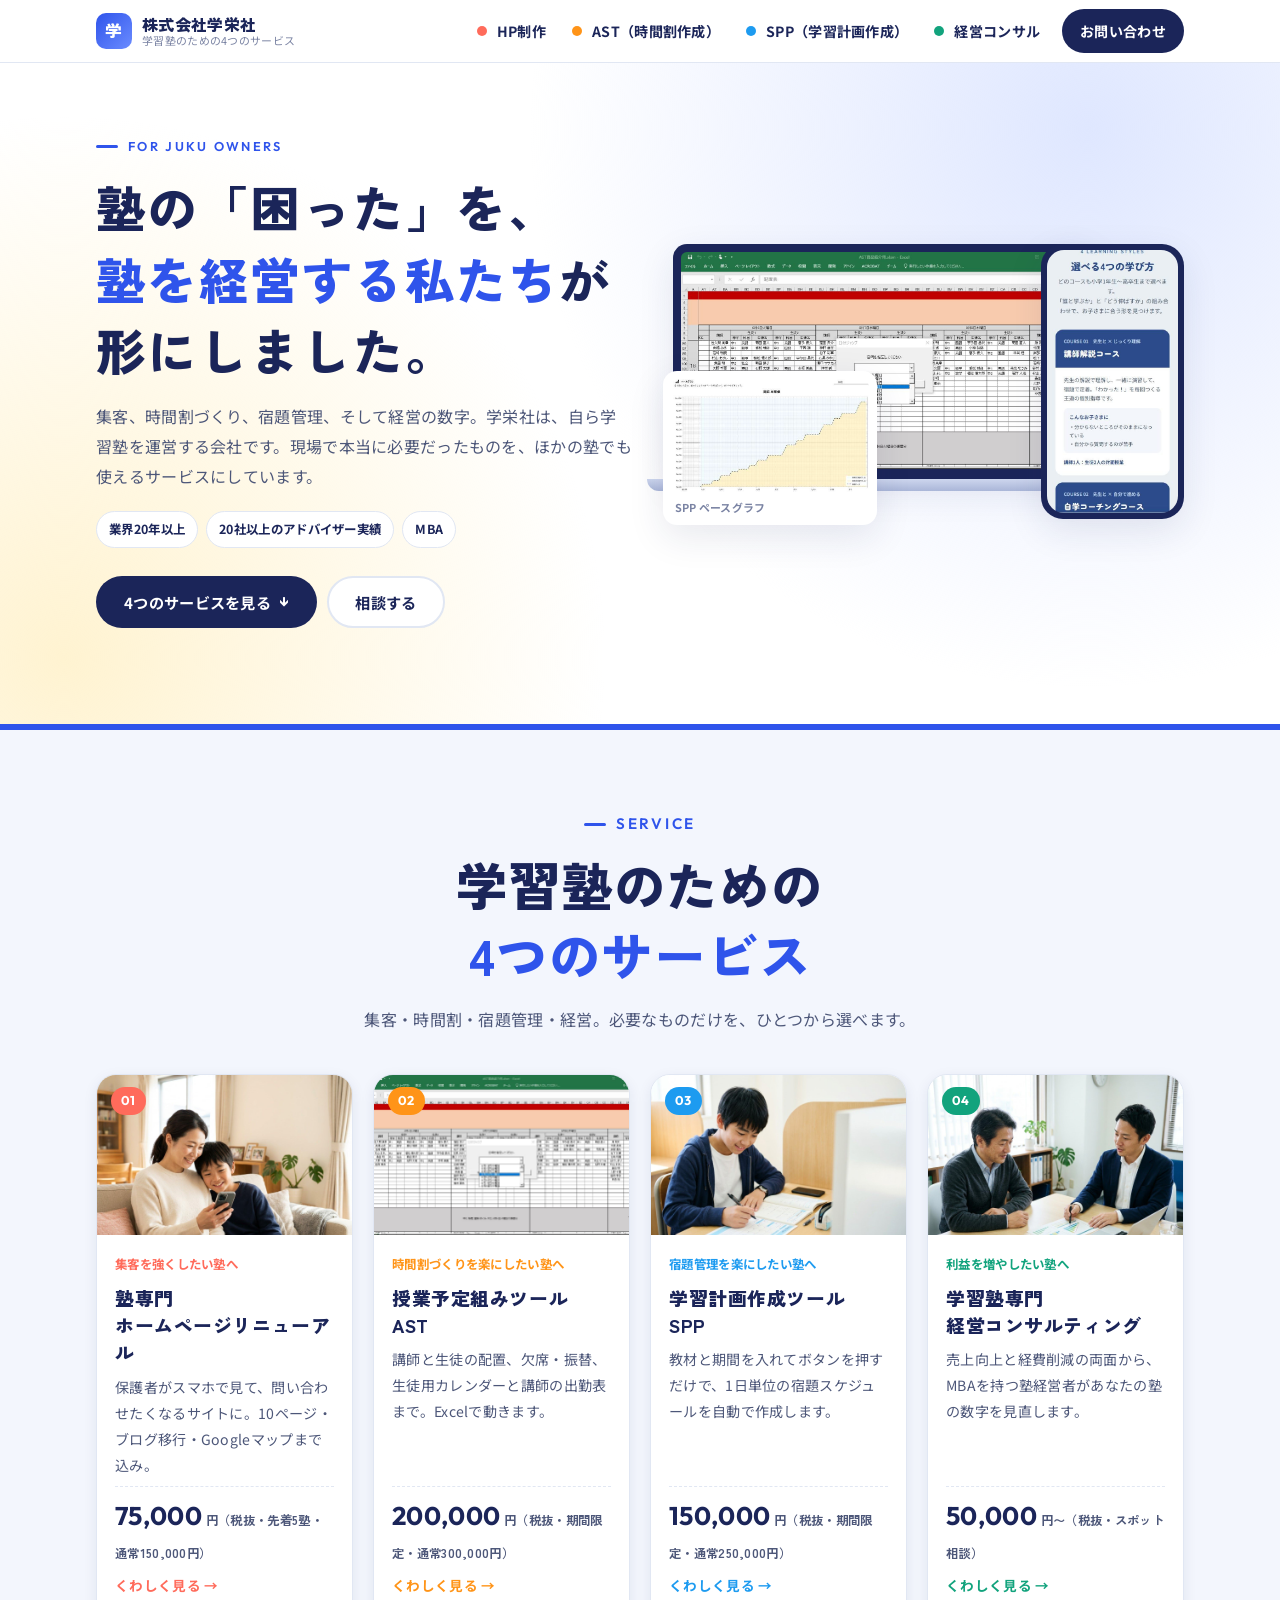
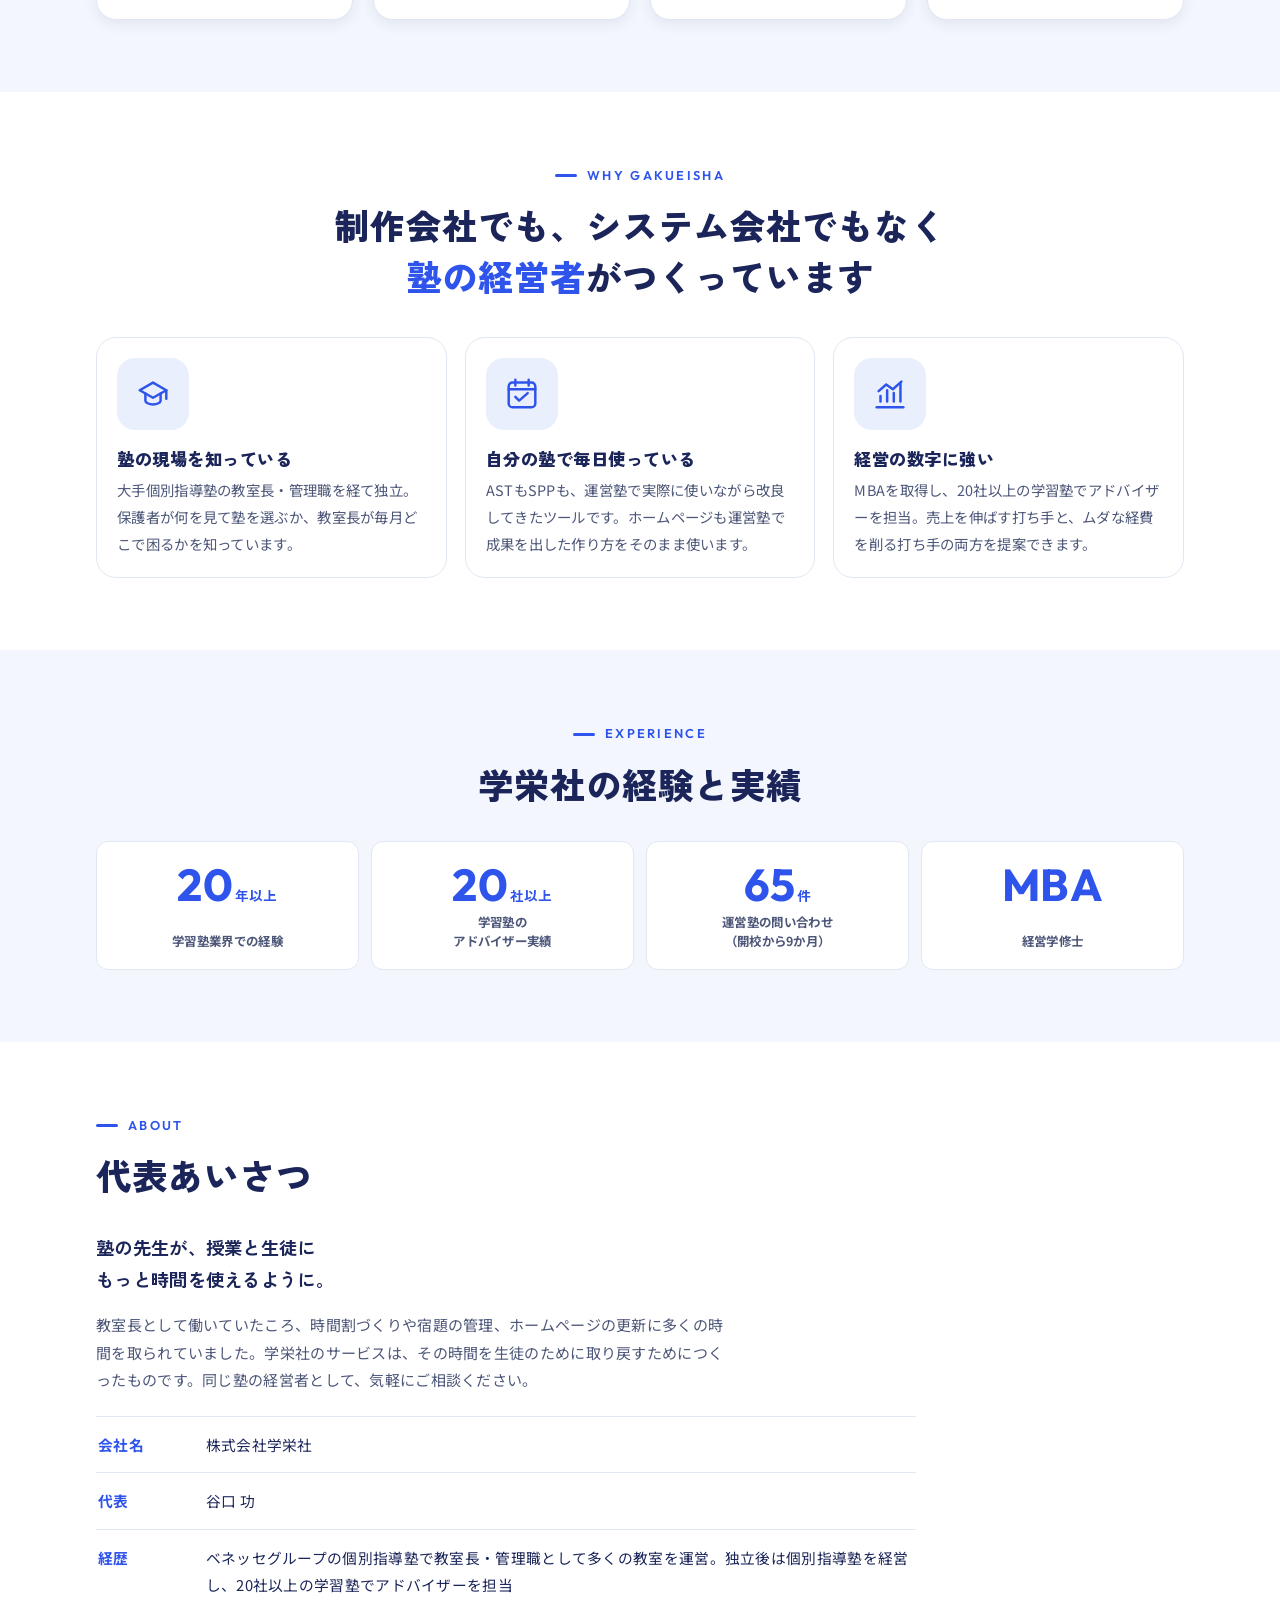
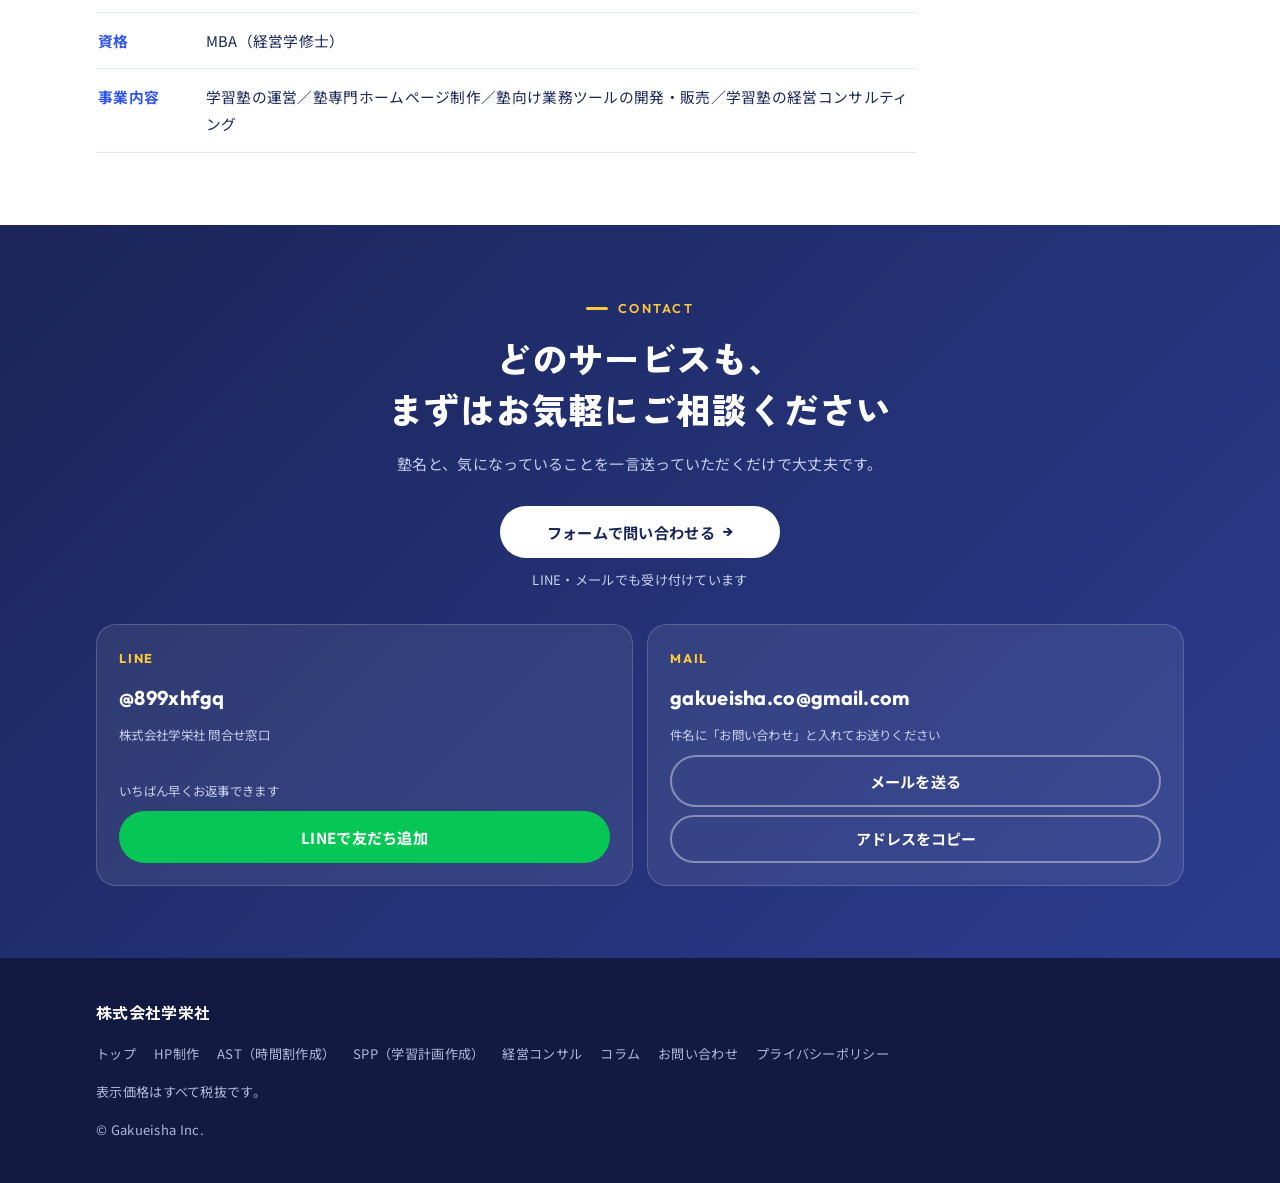
==== commit 4262d15c: "SEO対策・コラム記事・プライバシーポリシー・サイトマップを追加 Co-Authored-By: Claude Opus 5.5 <noreply@anthropic.com> Claude-Sess" ====
--- a/index.html
+++ b/index.html
@@ -3,11 +3,25 @@
 <head>
 <meta charset="utf-8">
 <meta name="viewport" content="width=device-width, initial-scale=1, viewport-fit=cover">
-<title>株式会社学栄社</title>
-<meta name="description" content="学習塾のための4つのサービス。塾専門ホームページリニューアル、授業予定組みツールAST、学習計画作成ツールSPP、学習塾専門の経営コンサルティング。">
+<title>株式会社学栄社｜個別指導塾の授業配置システム・塾専門HP制作・経営コンサル</title>
+<meta name="description" content="学習塾を運営する株式会社学栄社が、塾のための4つのサービスを提供。個別指導塾の授業配置システムAST、学習計画作成ツールSPP、塾専門ホームページリニューアル、学習塾専門の経営コンサルティング。">
 <link rel="preconnect" href="https://fonts.googleapis.com"><link rel="preconnect" href="https://fonts.gstatic.com" crossorigin>
 <link rel="stylesheet" href="https://fonts.googleapis.com/css2?family=Zen+Kaku+Gothic+New:wght@500;700;900&family=Noto+Sans+JP:wght@400;500;700&family=Outfit:wght@500;600;700;800&display=swap">
+<!--SEO-->
+<link rel="canonical" href="https://gakueisha.jp/">
+<meta property="og:type" content="website">
+<meta property="og:site_name" content="株式会社学栄社">
+<meta property="og:title" content="株式会社学栄社｜個別指導塾の授業配置システム・塾専門HP制作・経営コンサル">
+<meta property="og:description" content="学習塾を運営する株式会社学栄社が、塾のための4つのサービスを提供。個別指導塾の授業配置システムAST、学習計画作成ツールSPP、塾専門ホームページリニューアル、学習塾専門の経営コンサルティング。">
+<meta property="og:url" content="https://gakueisha.jp/">
+<meta property="og:image" content="https://gakueisha.jp/img/og.jpg">
+<meta property="og:locale" content="ja_JP">
+<meta name="twitter:card" content="summary_large_image">
+<link rel="icon" href="img/favicon.svg" type="image/svg+xml">
+<script type="application/ld+json">{"@context": "https://schema.org", "@graph": [{"@type": "Organization", "@id": "https://gakueisha.jp/#org", "name": "株式会社学栄社", "alternateName": "Gakueisha Inc.", "url": "https://gakueisha.jp/", "logo": "https://gakueisha.jp/img/og.jpg", "email": "gakueisha.co@gmail.com", "address": {"@type": "PostalAddress", "addressRegion": "大阪府", "addressLocality": "豊中市", "addressCountry": "JP"}}, {"@type": "WebSite", "name": "株式会社学栄社", "url": "https://gakueisha.jp/", "publisher": {"@id": "https://gakueisha.jp/#org"}, "inLanguage": "ja"}]}</script>
+<!--/SEO-->
 <link rel="stylesheet" href="site.css">
+<!--GA-->
 </head>
 <body data-page="top">
 <div id="hd"></div>
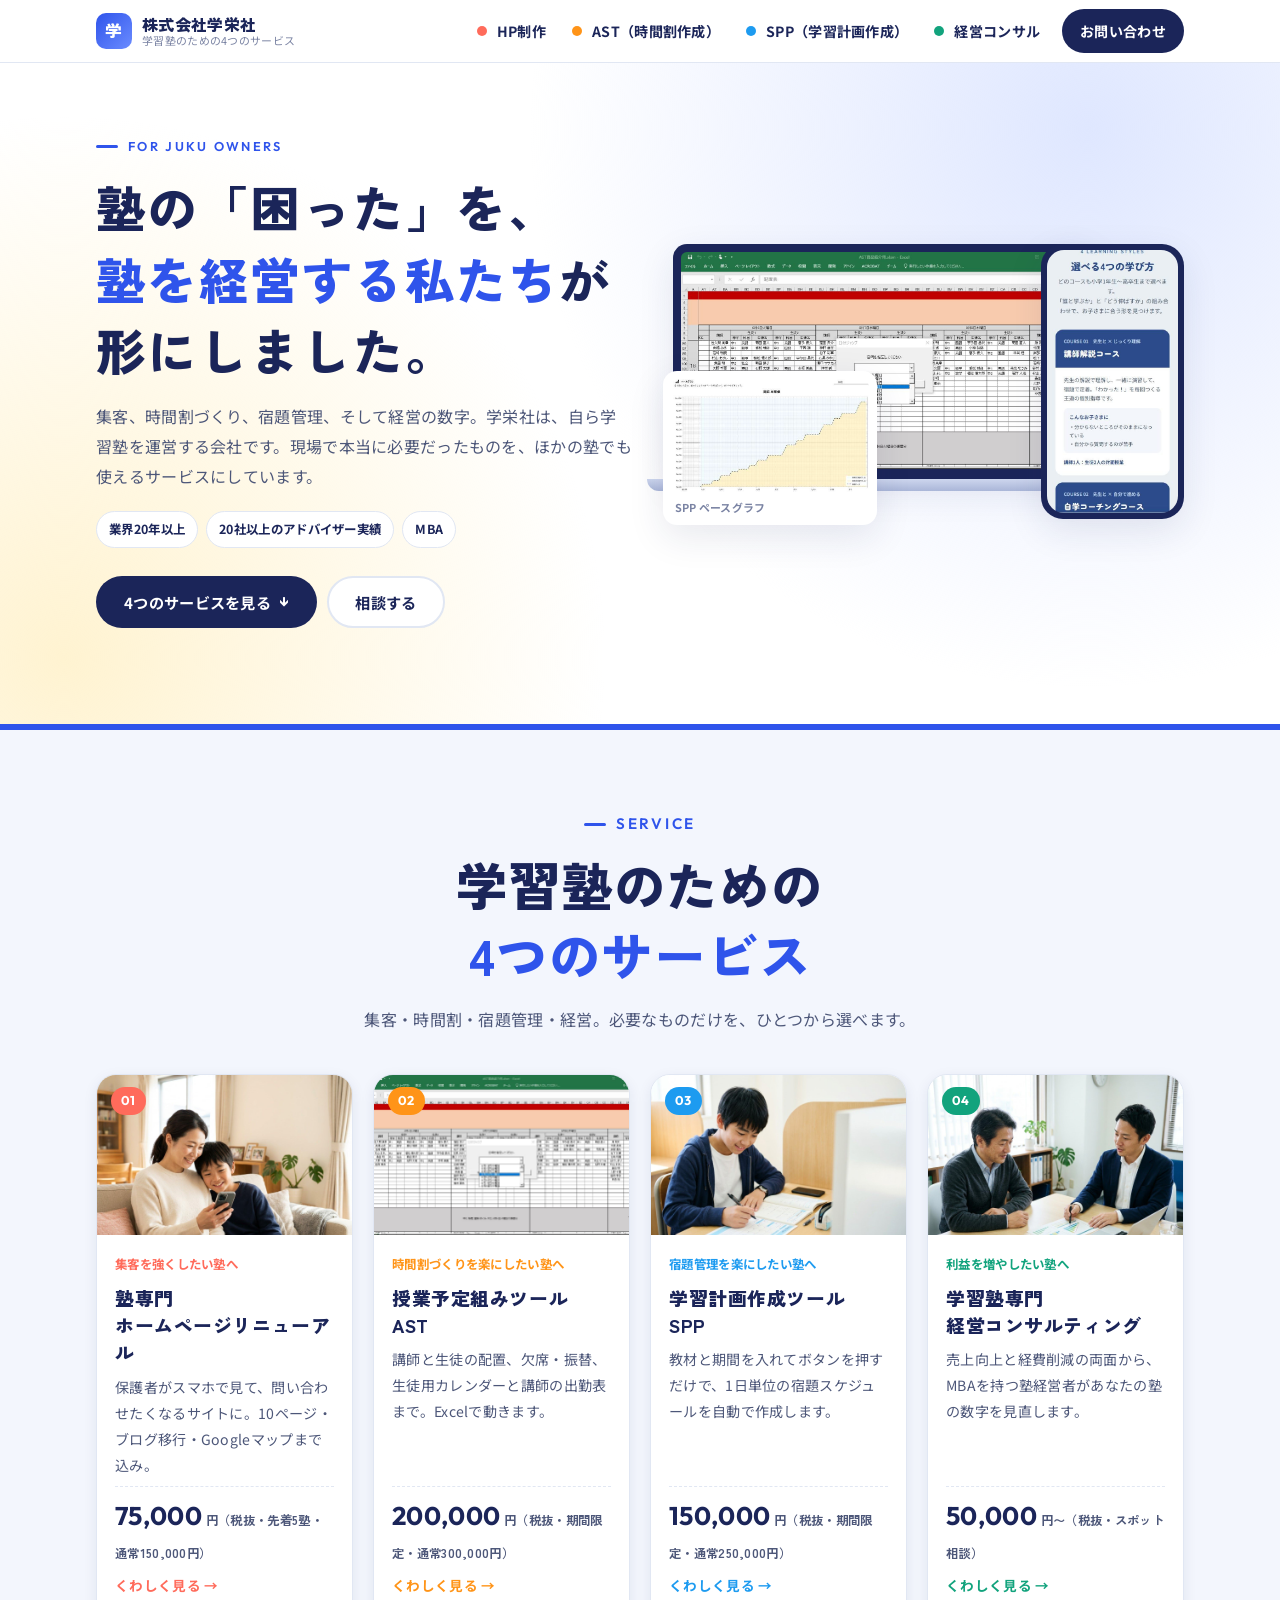
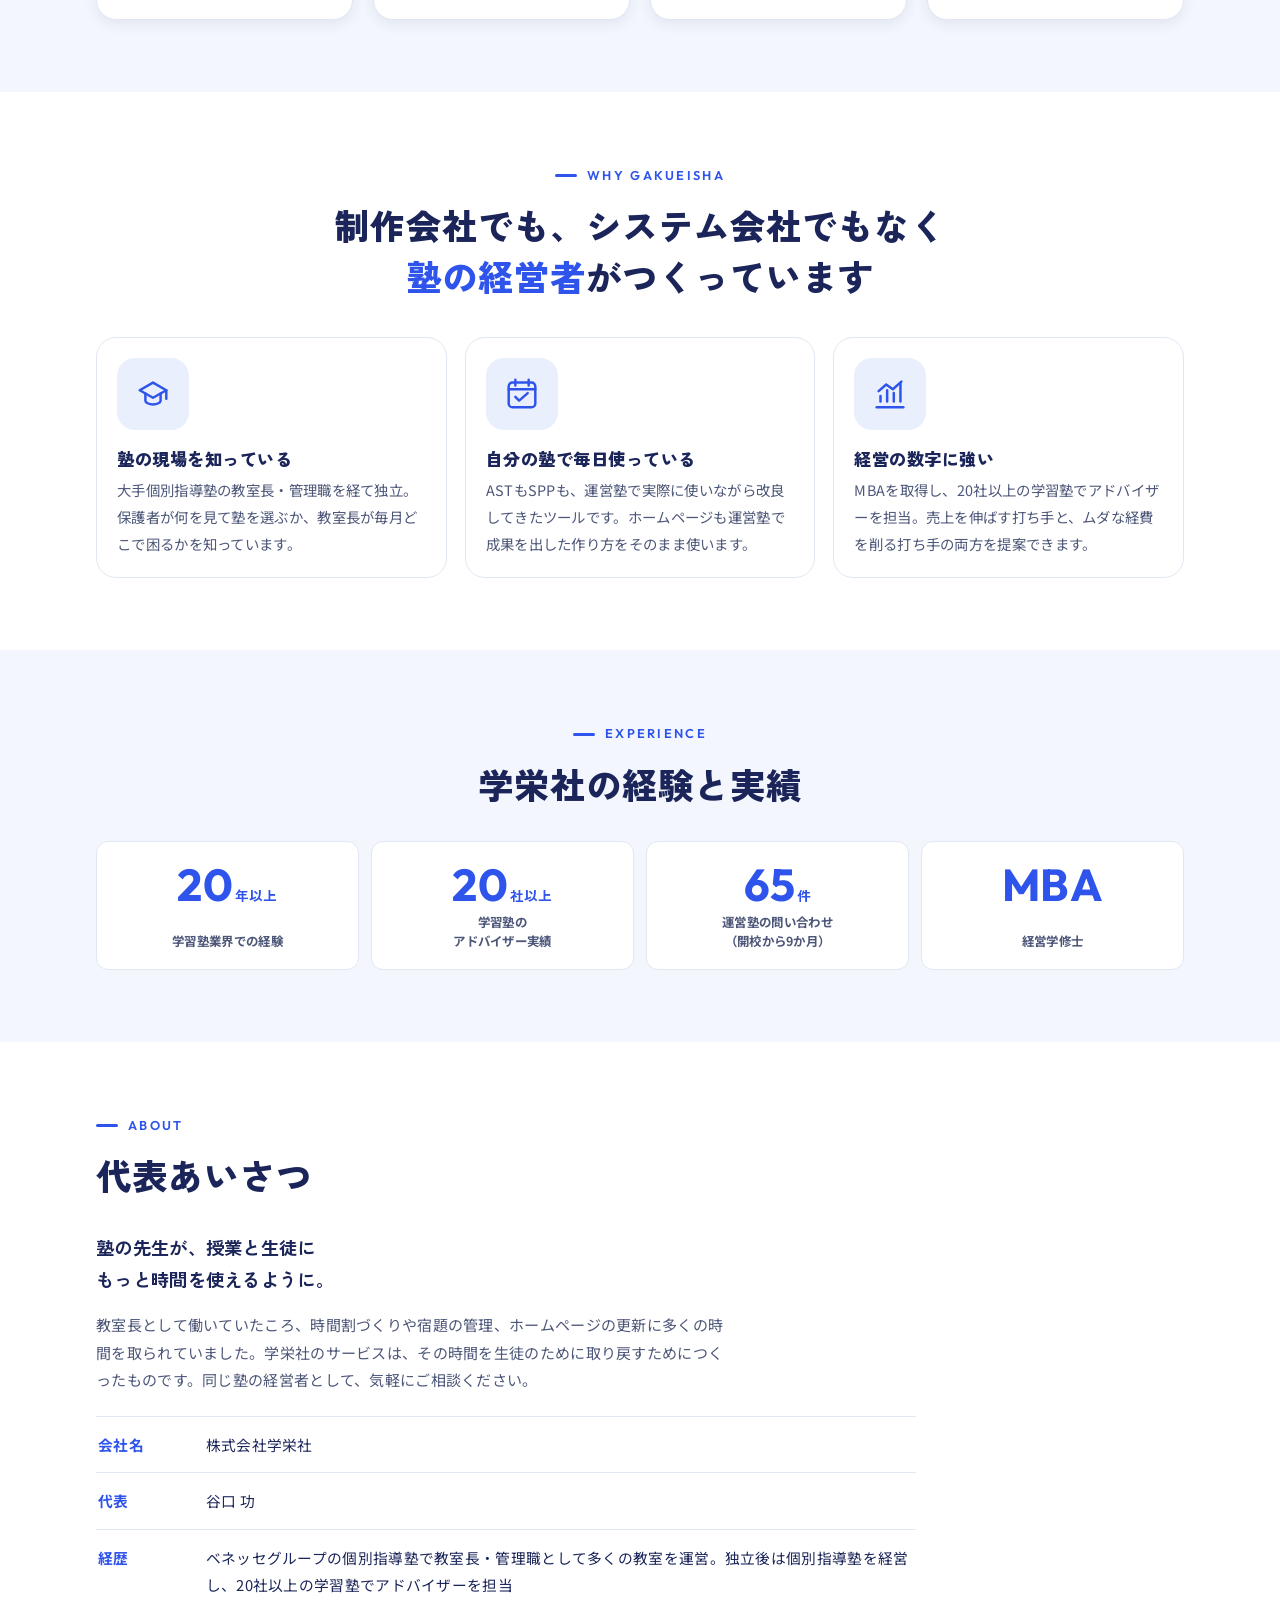
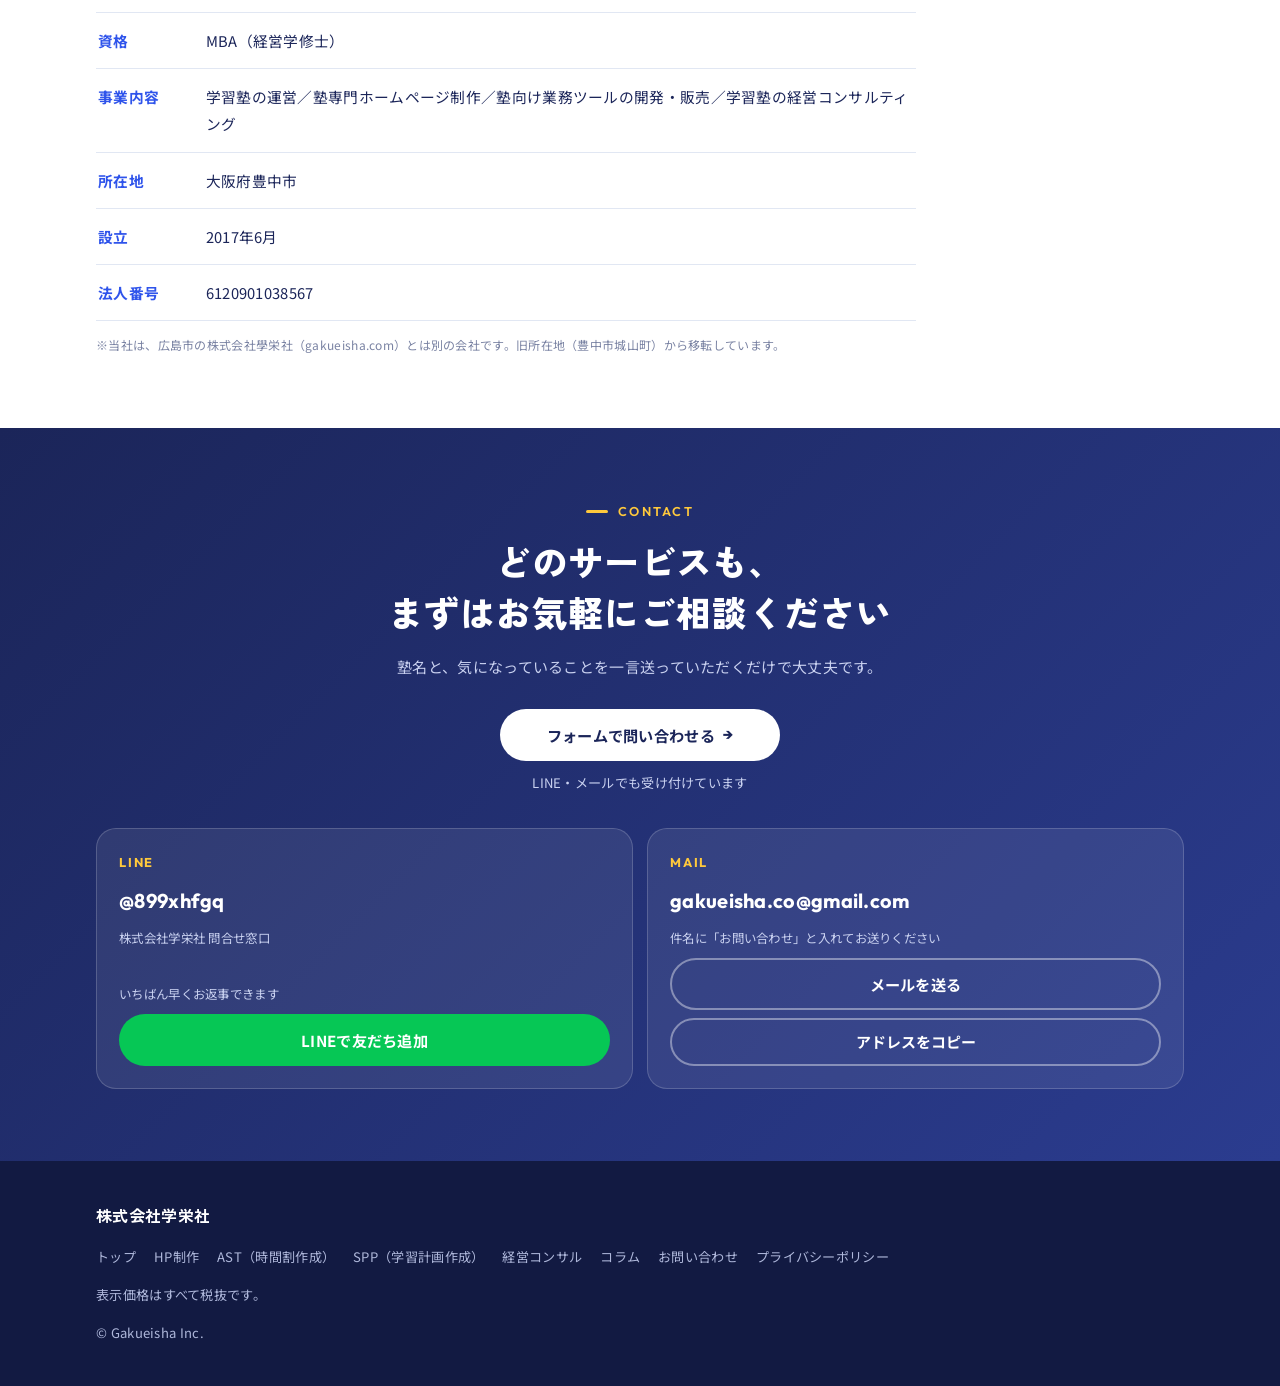
==== commit 0e2e10f9: "会社概要に所在地・設立・法人番号を追加し、同名の別会社との区別を明記 Co-Authored-By: Claude Opus 5.5 <noreply@anthropic.com> Claude-Se" ====
--- a/index.html
+++ b/index.html
@@ -18,10 +18,12 @@
 <meta property="og:locale" content="ja_JP">
 <meta name="twitter:card" content="summary_large_image">
 <link rel="icon" href="img/favicon.svg" type="image/svg+xml">
-<script type="application/ld+json">{"@context": "https://schema.org", "@graph": [{"@type": "Organization", "@id": "https://gakueisha.jp/#org", "name": "株式会社学栄社", "alternateName": "Gakueisha Inc.", "url": "https://gakueisha.jp/", "logo": "https://gakueisha.jp/img/og.jpg", "email": "gakueisha.co@gmail.com", "address": {"@type": "PostalAddress", "addressRegion": "大阪府", "addressLocality": "豊中市", "addressCountry": "JP"}}, {"@type": "WebSite", "name": "株式会社学栄社", "url": "https://gakueisha.jp/", "publisher": {"@id": "https://gakueisha.jp/#org"}, "inLanguage": "ja"}]}</script>
+<script type="application/ld+json">{"@context": "https://schema.org", "@graph": [{"@type": "Organization", "@id": "https://gakueisha.jp/#org", "name": "株式会社学栄社", "alternateName": "Gakueisha Inc.", "url": "https://gakueisha.jp/", "logo": "https://gakueisha.jp/img/og.jpg", "email": "gakueisha.co@gmail.com", "address": {"@type": "PostalAddress", "addressRegion": "大阪府", "addressLocality": "豊中市", "addressCountry": "JP"}, "foundingDate": "2017-06", "identifier": {"@type": "PropertyValue", "propertyID": "法人番号", "value": "6120901038567"}, "sameAs": ["https://info.gbiz.go.jp/hojin/ichiran?hojinBango=6120901038567"]}, {"@type": "WebSite", "name": "株式会社学栄社", "url": "https://gakueisha.jp/", "publisher": {"@id": "https://gakueisha.jp/#org"}, "inLanguage": "ja"}]}</script>
 <!--/SEO-->
 <link rel="stylesheet" href="site.css">
-<!--GA-->
+<!-- Google tag (gtag.js) -->
+<script async src="https://www.googletagmanager.com/gtag/js?id=G-DGD4G7DNEV"></script>
+<script>window.dataLayer=window.dataLayer||[];function gtag(){dataLayer.push(arguments);}gtag('js',new Date());gtag('config','G-DGD4G7DNEV');</script>
 </head>
 <body data-page="top">
 <div id="hd"></div>
@@ -107,7 +109,11 @@
           <div><span class="k">経歴</span><span>ベネッセグループの個別指導塾で教室長・管理職として多くの教室を運営。独立後は個別指導塾を経営し、20社以上の学習塾でアドバイザーを担当</span></div>
           <div><span class="k">資格</span><span>MBA（経営学修士）</span></div>
           <div><span class="k">事業内容</span><span>学習塾の運営／塾専門ホームページ制作／塾向け業務ツールの開発・販売／学習塾の経営コンサルティング</span></div>
+          <div><span class="k">所在地</span><span>大阪府豊中市</span></div>
+          <div><span class="k">設立</span><span>2017年6月</span></div>
+          <div><span class="k">法人番号</span><span>6120901038567</span></div>
         </div>
+        <p style="margin-top:14px;font-size:.75rem;line-height:1.7;color:var(--muted)">※当社は、広島市の株式会社學栄社（gakueisha.com）とは別の会社です。旧所在地（豊中市城山町）から移転しています。</p>
       </div>
     </div>
   </div>
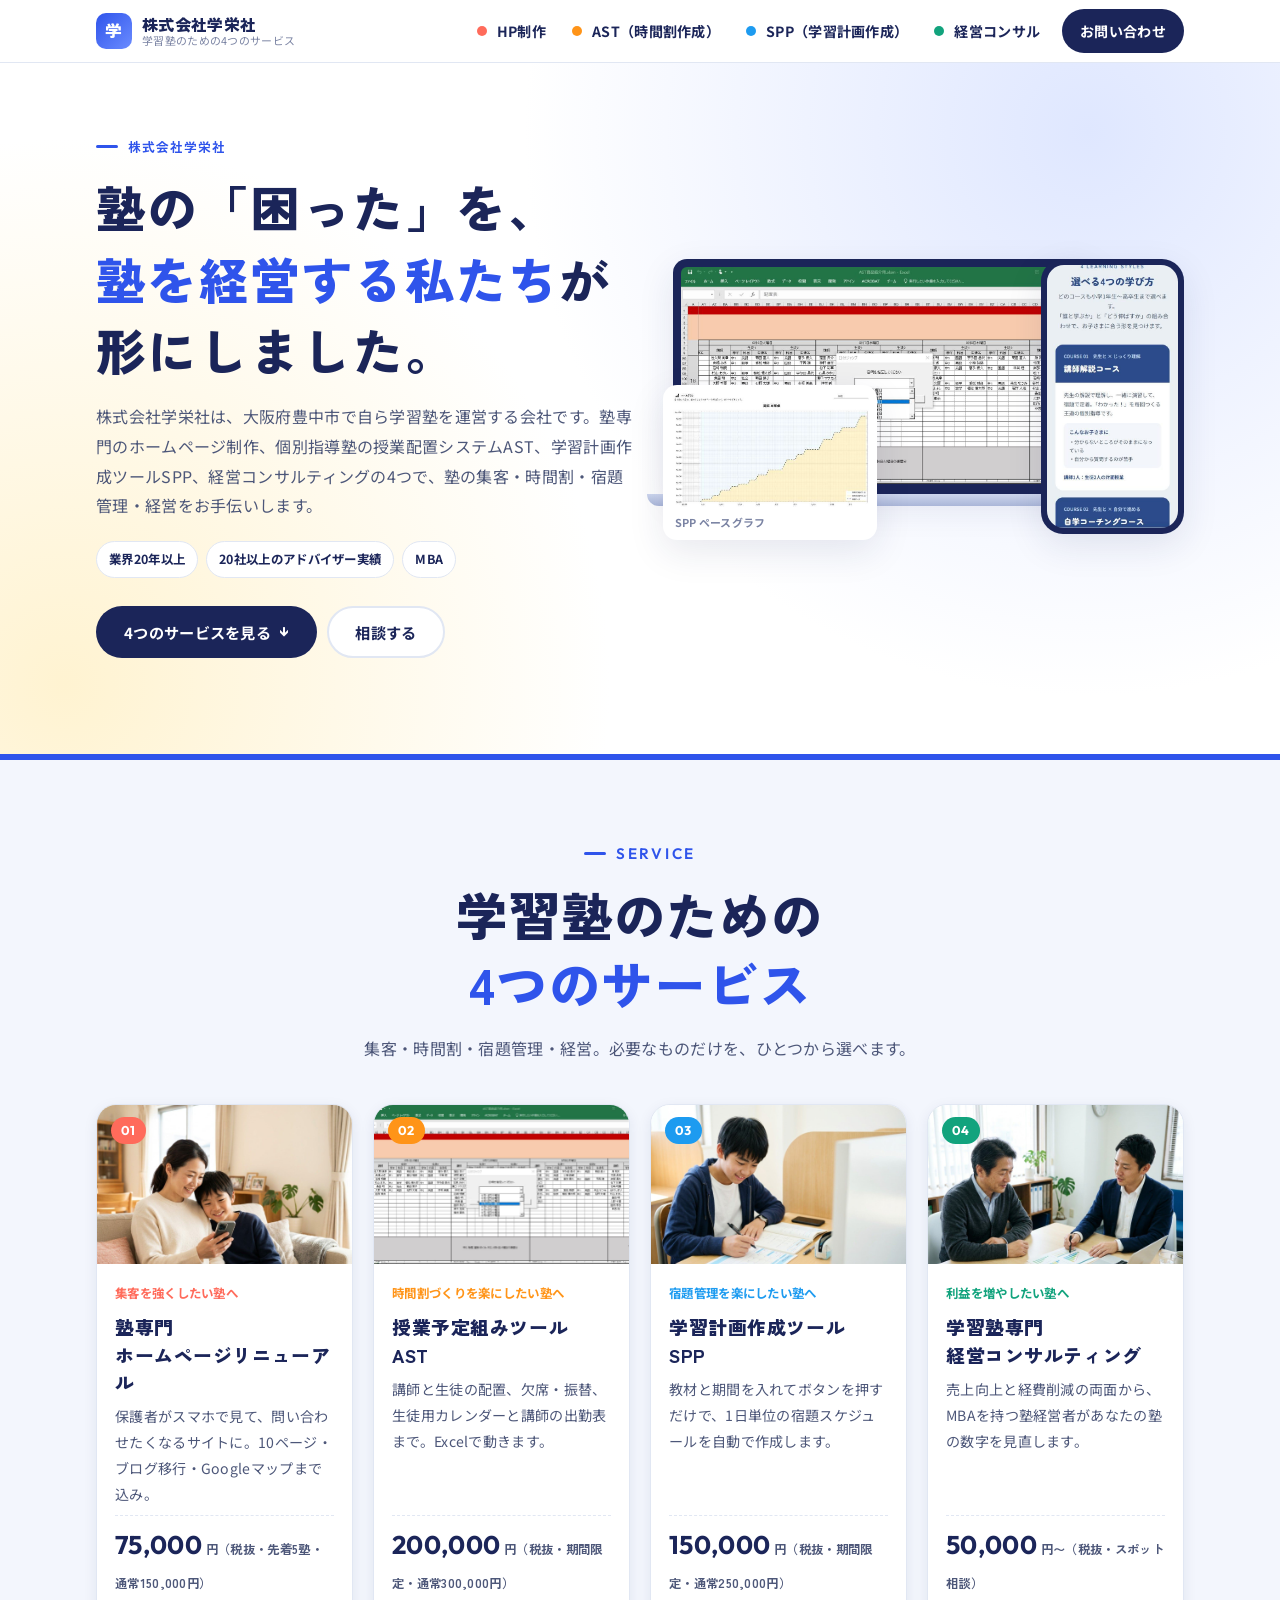
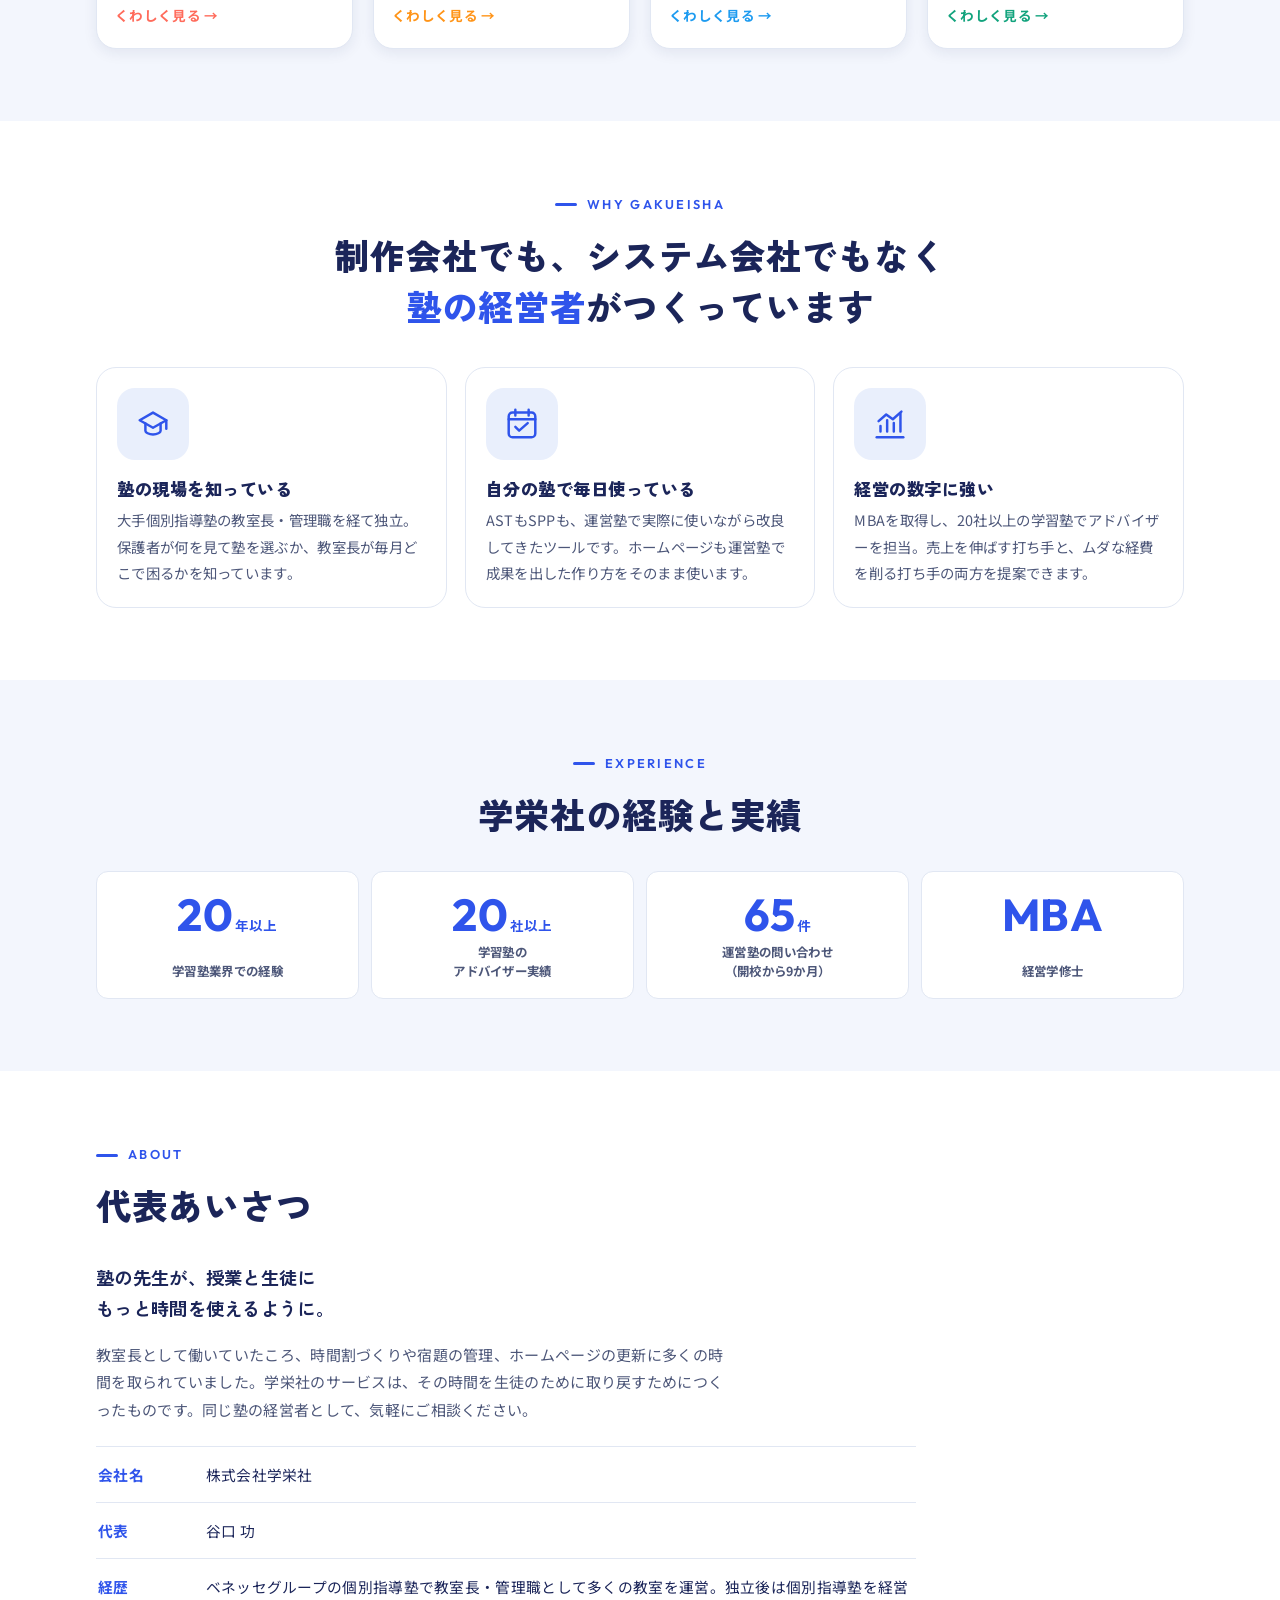
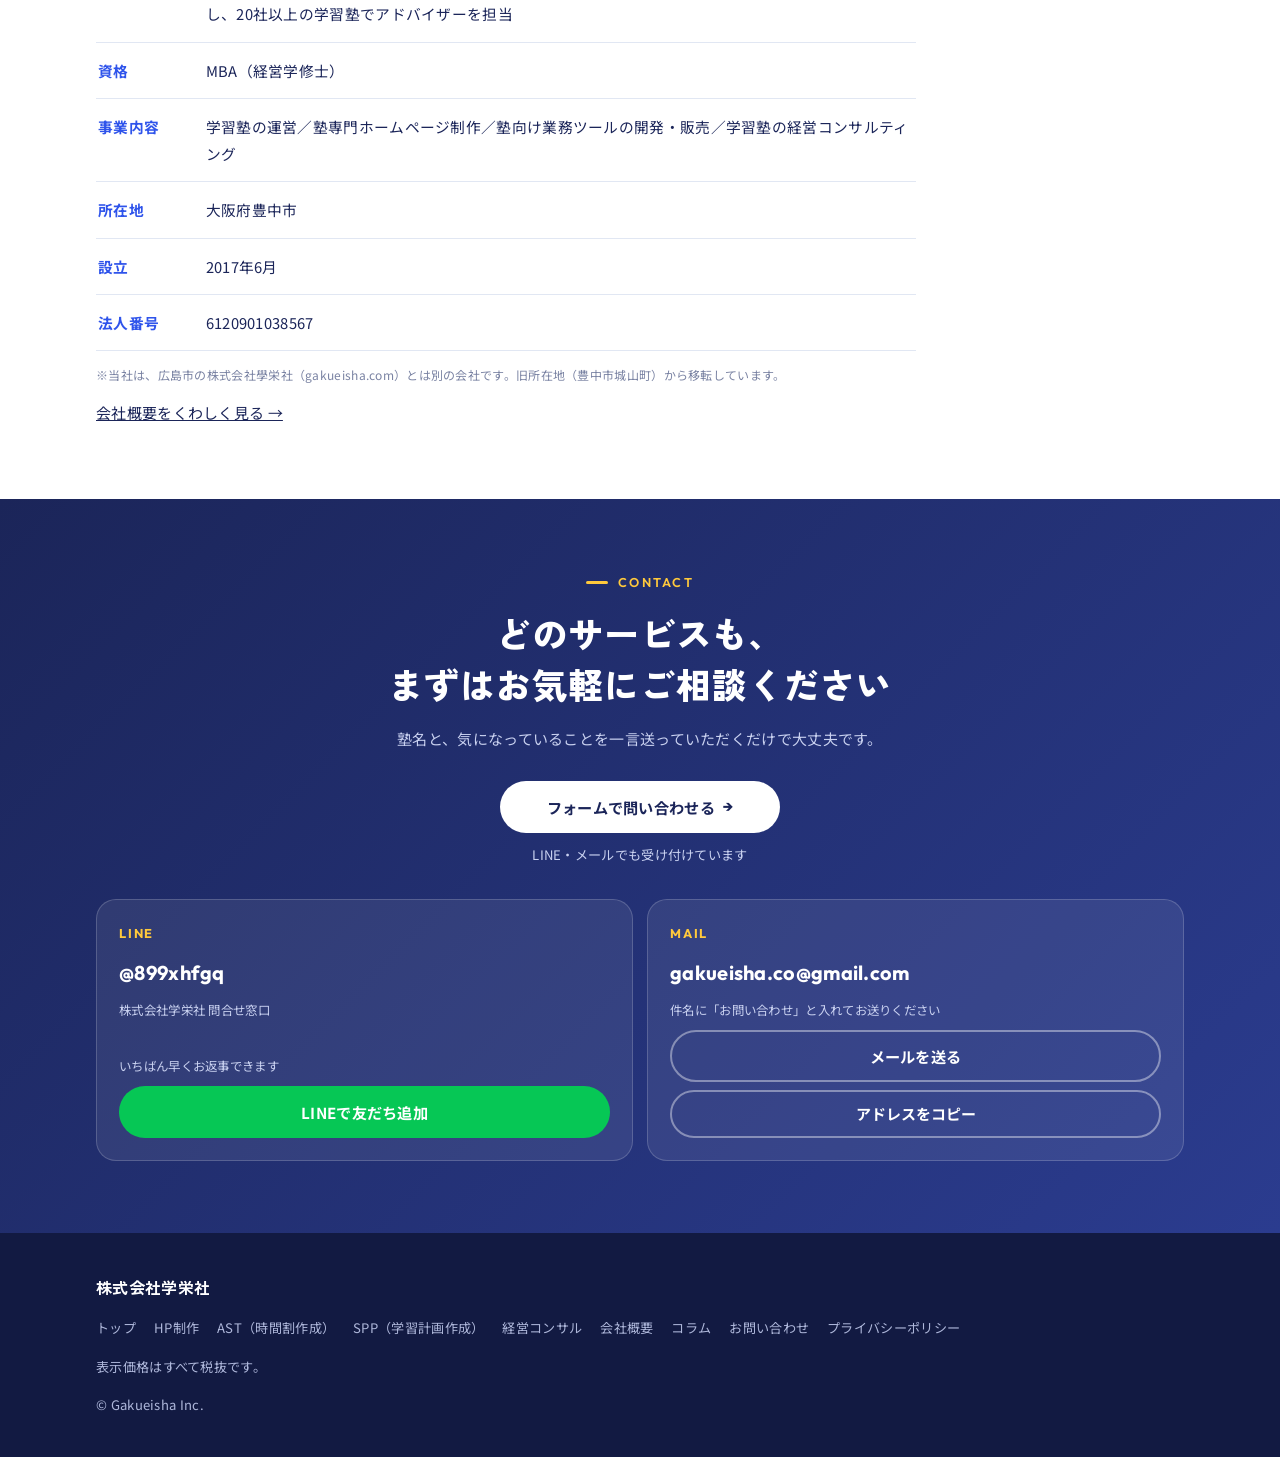
==== commit 944cc281: "会社概要ページを追加、トップの説明文を補強" ====
--- a/index.html
+++ b/index.html
@@ -21,19 +21,20 @@
 <script type="application/ld+json">{"@context": "https://schema.org", "@graph": [{"@type": "Organization", "@id": "https://gakueisha.jp/#org", "name": "株式会社学栄社", "alternateName": "Gakueisha Inc.", "url": "https://gakueisha.jp/", "logo": "https://gakueisha.jp/img/og.jpg", "email": "gakueisha.co@gmail.com", "address": {"@type": "PostalAddress", "addressRegion": "大阪府", "addressLocality": "豊中市", "addressCountry": "JP"}, "foundingDate": "2017-06", "identifier": {"@type": "PropertyValue", "propertyID": "法人番号", "value": "6120901038567"}, "sameAs": ["https://info.gbiz.go.jp/hojin/ichiran?hojinBango=6120901038567"]}, {"@type": "WebSite", "name": "株式会社学栄社", "url": "https://gakueisha.jp/", "publisher": {"@id": "https://gakueisha.jp/#org"}, "inLanguage": "ja"}]}</script>
 <!--/SEO-->
 <link rel="stylesheet" href="site.css">
+<style>.eyebrow-jp{text-transform:none;letter-spacing:.08em;font-family:var(--f-jp)}</style>
 <!-- Google tag (gtag.js) -->
 <script async src="https://www.googletagmanager.com/gtag/js?id=G-DGD4G7DNEV"></script>
 <script>window.dataLayer=window.dataLayer||[];function gtag(){dataLayer.push(arguments);}gtag('js',new Date());gtag('config','G-DGD4G7DNEV');</script>
 </head>
 <body data-page="top">
-<div id="hd"></div>
+<header class="top"><div class="wrap"><a class="logo" href="./"><span class="mk">学</span><span><b>株式会社学栄社</b><small>学習塾のための4つのサービス</small></span></a><button class="menu-btn" type="button" aria-label="メニュー" aria-expanded="false"><span></span></button><nav class="gnav"><a href="hp.html"><i style="background:var(--hp)"></i>HP制作</a><a href="ast.html"><i style="background:var(--ast)"></i>AST（時間割作成）</a><a href="spp.html"><i style="background:var(--spp)"></i>SPP（学習計画作成）</a><a href="consult.html"><i style="background:var(--con)"></i>経営コンサル</a><a class="cta" href="contact.html">お問い合わせ</a></nav></div></header>
 
 <section class="t-hero">
   <div class="wrap grid">
     <div>
-      <p class="eyebrow">For Juku Owners</p>
+      <p class="eyebrow eyebrow-jp">株式会社学栄社</p>
       <h1>塾の「困った」を、<br><span class="c">塾を経営する私たち</span>が<br>形にしました。</h1>
-      <p class="lead">集客、時間割づくり、宿題管理、そして経営の数字。学栄社は、自ら学習塾を運営する会社です。現場で本当に必要だったものを、ほかの塾でも使えるサービスにしています。</p>
+      <p class="lead">株式会社学栄社は、大阪府豊中市で自ら学習塾を運営する会社です。塾専門のホームページ制作、個別指導塾の授業配置システムAST、学習計画作成ツールSPP、経営コンサルティングの4つで、塾の集客・時間割・宿題管理・経営をお手伝いします。</p>
       <div class="chips"><span>業界20年以上</span><span>20社以上のアドバイザー実績</span><span>MBA</span></div>
       <div class="btns"><a class="btn btn-ink" href="#service">4つのサービスを見る <span class="arw">↓</span></a><a class="btn btn-ghost" href="#contact">相談する</a></div>
     </div>
@@ -114,13 +115,14 @@
           <div><span class="k">法人番号</span><span>6120901038567</span></div>
         </div>
         <p style="margin-top:14px;font-size:.75rem;line-height:1.7;color:var(--muted)">※当社は、広島市の株式会社學栄社（gakueisha.com）とは別の会社です。旧所在地（豊中市城山町）から移転しています。</p>
+        <p style="margin-top:14px"><a href="company.html">会社概要をくわしく見る →</a></p>
       </div>
     </div>
   </div>
 </section>
 
 <div id="ct" data-subject="お問い合わせ" data-title="どのサービスも、<br>まずはお気軽にご相談ください"></div>
-<div id="ft"></div>
+<footer><div class="wrap"><b>株式会社学栄社</b><nav><a href="./">トップ</a><a href="hp.html">HP制作</a><a href="ast.html">AST（時間割作成）</a><a href="spp.html">SPP（学習計画作成）</a><a href="consult.html">経営コンサル</a><a href="company.html">会社概要</a><a href="column.html">コラム</a><a href="contact.html">お問い合わせ</a><a href="privacy.html">プライバシーポリシー</a></nav><span>表示価格はすべて税抜です。</span><span>© Gakueisha Inc.</span></div></footer>
 <script src="main.js"></script>
 </body>
 </html>
